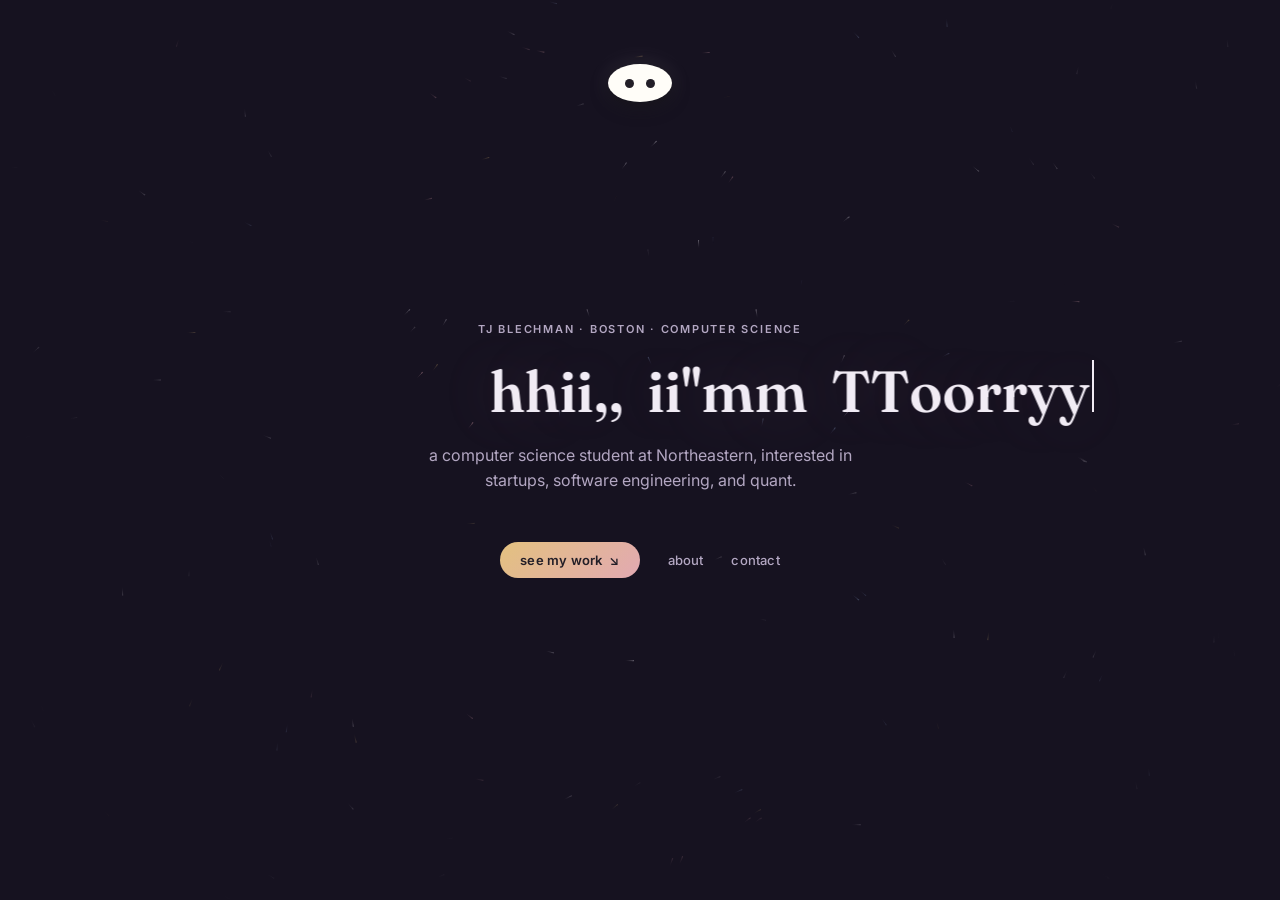
==== index.html @ 7a98c3b4 "Merge branch 'main' into hero-redesign" ====
<!doctype html>
<html lang="en">
<head>
  <meta charset="utf-8">
  <meta name="viewport" content="width=device-width, initial-scale=1">
  <meta name="description" content="TJ Blechman — Northeastern computer science student interested in startups, software engineering, and quant.">
  <meta name="theme-color" content="#161220">
  <title>TJ Blechman</title>
  <link rel="stylesheet" href="portfolio.css">
</head>
<body>
<div class="ph-root" id="phRoot">
<canvas class="ph-flowfield" id="phFlowField"></canvas>
<div class="ph-vignette"></div>
<div class="ph-eyes-wrap" id="phEyesWrap">
<div class="ph-eyes" id="phEyes">
<div class="ph-pupil" id="phPupilL"></div>
<div class="ph-pupil" id="phPupilR"></div>
</div>
<div class="ph-eyes-hint">click me</div>
</div>
<div class="ph-hero">
<div class="ph-eyebrow" id="phEyebrow">TJ BLECHMAN · BOSTON · COMPUTER SCIENCE</div>
<div aria-label="Hi, I'm TJ Blechman" class="ph-name-line" id="phNameStage">
<div aria-hidden="true" class="ph-typed-line" id="phTypedLine">
<span id="phPrefix"></span><span class="ph-name-cycle" id="phName"></span><span class="ph-cursor" id="phCursor"></span>
</div>
</div>
<p class="ph-tagline" id="phTagline"></p>
<nav aria-label="Portfolio links" class="ph-actions" id="phActions">
<a class="ph-action primary" href="#work">see my work <span aria-hidden="true" class="ph-action-arrow">↘</span></a>
<a class="ph-action" href="#about">about</a>
<a class="ph-action" href="mailto:tjblech@gmail.com">contact</a>
</nav>
</div>
<div class="ph-modal-backdrop" id="phModalBackdrop">
<div class="ph-modal">
<button class="ph-modal-close" id="phModalClose">×</button>
<div class="ph-modal-title">Chess</div>
<div class="ph-modal-sub" id="phStatus">you're white — make a move</div>
<div class="ph-board" id="phBoard"></div>
<div class="ph-modal-footer">
<button class="ph-small-btn" id="phReset">new game</button>
</div>
</div>
</div>
</div>

<script>
(function(){

  /* =========================================================
     EDIT THIS: your real name / initials / nickname / tagline
     ========================================================= */
  const CONFIG = {
    fullName: "Tory",
    nickname: "T.J.",
    tagline: "a computer science student at Northeastern, interested in startups, software engineering, and quant."
  };

  const root = document.getElementById('phRoot');

  /* ---------------- flow field background ---------------- */
  (function(){
    const canvas = document.getElementById('phFlowField');
    const ctx = canvas.getContext('2d');
    const BG = '#161220';
    const COLORS = [
      [241,236,245,.42],
      [241,236,245,.40],
      [241,236,245,.36],
      [226,169,178,.44],
      [148,166,208,.42],
      [227,193,127,.40]
    ];
    const TRAIL_LENGTH = 72;
    const MAX_AGE = 620;
    let particles = [];
    let t = 0;

    function resetParticle(p, randomAge=false){
      p.x = Math.random()*root.clientWidth;
      p.y = Math.random()*root.clientHeight;
      p.age = randomAge ? Math.random()*MAX_AGE : 0;
      p.color = COLORS[Math.floor(Math.random()*COLORS.length)];
      p.trail = [{x:p.x,y:p.y}];
    }

    function initParticles(){
      const width = root.clientWidth;
      const height = root.clientHeight;
      const count = Math.min(160, Math.max(70, Math.round((width*height)/8000)));
      particles = Array.from({length:count},()=>{
        const p={};
        resetParticle(p,true);
        return p;
      });
    }

    function resize(){
      const ratio = Math.min(window.devicePixelRatio || 1, 2);
      const width = root.clientWidth;
      const height = root.clientHeight;
      canvas.width = Math.round(width*ratio);
      canvas.height = Math.round(height*ratio);
      canvas.style.width = width+'px';
      canvas.style.height = height+'px';
      ctx.setTransform(ratio,0,0,ratio,0,0);
      ctx.fillStyle = BG;
      ctx.fillRect(0,0,width,height);
      initParticles();
    }

    function angleAt(x,y,time){
      return Math.sin(x*.0072 + time*.32) + Math.cos(y*.0094 - time*.24);
    }

    function frame(){
      const width = root.clientWidth;
      const height = root.clientHeight;

      /* Full clear prevents any old path from accumulating. */
      ctx.fillStyle = BG;
      ctx.fillRect(0,0,width,height);
      t += .0015;

      for(const p of particles){
        const angle = angleAt(p.x,p.y,t);
        p.x += Math.cos(angle)*.54;
        p.y += Math.sin(angle)*.54;
        p.age++;
        p.trail.push({x:p.x,y:p.y});
        if(p.trail.length>TRAIL_LENGTH) p.trail.shift();

        const life = Math.sin(Math.PI*Math.min(p.age/MAX_AGE,1));
        const [r,g,b,baseAlpha] = p.color;
        for(let i=1;i<p.trail.length;i++){
          const progress = i/(p.trail.length-1);
          const alpha = baseAlpha*Math.pow(progress,1.45)*life;
          ctx.strokeStyle = `rgba(${r},${g},${b},${alpha})`;
          ctx.lineWidth = .55 + progress*.55;
          ctx.beginPath();
          ctx.moveTo(p.trail[i-1].x,p.trail[i-1].y);
          ctx.lineTo(p.trail[i].x,p.trail[i].y);
          ctx.stroke();
        }

        if(p.x<-30||p.x>width+30||p.y<-30||p.y>height+30||p.age>=MAX_AGE){
          resetParticle(p,false);
        }
      }
      requestAnimationFrame(frame);
    }

    resize();
    window.addEventListener('resize', resize);
    requestAnimationFrame(frame);
  })();

  /* ---------------- letter-by-letter reveal + cycling ---------------- */
  const prefixEl = document.getElementById('phPrefix');
  const nameEl = document.getElementById('phName');
  const nameStage = document.getElementById('phNameStage');
  const typedLine = document.getElementById('phTypedLine');
  const taglineEl = document.getElementById('phTagline');
  const actionsEl = document.getElementById('phActions');
  const cursorEl = document.getElementById('phCursor');

  const wait = ms => new Promise(resolve=>setTimeout(resolve,ms));
  let maxLineWidth = 0;

  const lineMeasure = document.createElement('span');
  lineMeasure.setAttribute('aria-hidden','true');
  Object.assign(lineMeasure.style,{
    position:'absolute',
    visibility:'hidden',
    pointerEvents:'none',
    whiteSpace:'pre',
    font:'inherit'
  });
  nameStage.appendChild(lineMeasure);

  function measurePhrase(text){
    lineMeasure.textContent=text;
    return Math.ceil(lineMeasure.getBoundingClientRect().width)+6;
  }

  function centerTypedLine(){
    const currentWidth = typedLine.getBoundingClientRect().width;
    const offset = Math.max(0,(maxLineWidth-currentWidth)/2);
    typedLine.style.transform = `translateX(${offset}px)`;
  }

  function makeLetter(ch){
    const span=document.createElement('span');
    span.className='ph-letter';
    span.textContent=ch===' ' ? ' ' : ch;
    return span;
  }

  async function typeText(container,text,delay=90){
    cursorEl.classList.add('typing');
    for(const ch of text){
      const letter=makeLetter(ch);
      container.appendChild(letter);
      centerTypedLine();
      requestAnimationFrame(()=>letter.classList.add('show'));
      await wait(delay);
    }
    cursorEl.classList.remove('typing');
  }

  async function eraseText(container,delay=76){
    cursorEl.classList.add('typing');
    while(container.lastElementChild){
      const letter=container.lastElementChild;
      letter.classList.remove('show');
      await wait(95);
      letter.remove();
      centerTypedLine();
      await wait(Math.max(0,delay-40));
    }
    cursorEl.classList.remove('typing');
  }

  async function beginIntro(){
    maxLineWidth=Math.max(
      measurePhrase(`hi, i'm ${CONFIG.fullName}`),
      measurePhrase(`hi, i'm ${CONFIG.nickname}`)
    );
    nameStage.style.width=maxLineWidth+'px';
    centerTypedLine();

    await wait(500);
    document.getElementById('phEyebrow').classList.add('show');
    await typeText(prefixEl,"hi, i'm ",86);
    await typeText(nameEl,CONFIG.fullName,92);

    taglineEl.textContent=CONFIG.tagline;
    taglineEl.classList.add('show');
    actionsEl.classList.add('show');
    startNameCycle();
  }

  function startNameCycle(){
    const variants=[CONFIG.fullName,CONFIG.nickname];
    let index=0;
    setInterval(async()=>{
      index=(index+1)%variants.length;
      await eraseText(nameEl,72);
      await wait(130);
      await typeText(nameEl,variants[index],92);
    },6000);
  }

  if(document.fonts&&document.fonts.ready){
    document.fonts.ready.then(beginIntro);
  }else{
    beginIntro();
  }

  /* ---------------- eyes ---------------- */
  const eyesWrap = document.getElementById('phEyesWrap');
  const eyes = document.getElementById('phEyes');
  const pupilL = document.getElementById('phPupilL');
  const pupilR = document.getElementById('phPupilR');
  const MAX_OFFSET = 5;

  document.addEventListener('mousemove', (e)=>{
    const rect = eyes.getBoundingClientRect();
    const cx = rect.left + rect.width/2;
    const cy = rect.top + rect.height/2;
    const dx = e.clientX - cx;
    const dy = e.clientY - cy;
    const dist = Math.hypot(dx,dy) || 1;
    const ox = Math.max(-MAX_OFFSET, Math.min(MAX_OFFSET, (dx/dist)*MAX_OFFSET));
    const oy = Math.max(-MAX_OFFSET, Math.min(MAX_OFFSET, (dy/dist)*MAX_OFFSET));
    pupilL.style.transform = `translate(${ox}px, ${oy}px)`;
    pupilR.style.transform = `translate(${ox}px, ${oy}px)`;
  });

  function blink(){
    eyes.classList.add('blink');
    setTimeout(()=>eyes.classList.remove('blink'), 160);
    setTimeout(blink, 3500 + Math.random()*3500);
  }
  setTimeout(blink, 4000);

  /* ================= CHESS ================= */
  const backdrop = document.getElementById('phModalBackdrop');
  const boardEl = document.getElementById('phBoard');
  const statusEl = document.getElementById('phStatus');
  const closeBtn = document.getElementById('phModalClose');
  const resetBtn = document.getElementById('phReset');

  eyesWrap.addEventListener('click', ()=>{ backdrop.classList.add('open'); if(!chessStarted){ initChess(); chessStarted=true; } });
  closeBtn.addEventListener('click', ()=> backdrop.classList.remove('open'));
  backdrop.addEventListener('click', (e)=>{ if(e.target===backdrop) backdrop.classList.remove('open'); });
  resetBtn.addEventListener('click', ()=> initChess());

  let chessStarted=false;

  function inBounds(r,c){ return r>=0&&r<8&&c>=0&&c<8; }
  function opponent(c){ return c==='w'?'b':'w'; }
  function cloneBoard(b){ return b.map(row=>row.map(cell=>cell?{...cell}:null)); }

  function initialBoard(){
    const b = Array.from({length:8},()=>Array(8).fill(null));
    const back=['r','n','b','q','k','b','n','r'];
    for(let c=0;c<8;c++){
      b[0][c]={type:back[c],color:'b'};
      b[1][c]={type:'p',color:'b'};
      b[6][c]={type:'p',color:'w'};
      b[7][c]={type:back[c],color:'w'};
    }
    return b;
  }

  function getAttacks(board,r,c){
    const piece = board[r][c]; if(!piece) return [];
    const {type,color} = piece;
    const res=[];
    const add=(rr,cc)=>{ if(inBounds(rr,cc)) res.push([rr,cc]); };
    if(type==='p'){
      const dir = color==='w' ? -1 : 1;
      add(r+dir,c-1); add(r+dir,c+1);
    } else if(type==='n'){
      [[-2,-1],[-2,1],[-1,-2],[-1,2],[1,-2],[1,2],[2,-1],[2,1]].forEach(([dr,dc])=>add(r+dr,c+dc));
    } else if(type==='k'){
      for(let dr=-1;dr<=1;dr++) for(let dc=-1;dc<=1;dc++){ if(dr||dc) add(r+dr,c+dc); }
    } else {
      const dirsB=[[-1,-1],[-1,1],[1,-1],[1,1]];
      const dirsR=[[-1,0],[1,0],[0,-1],[0,1]];
      let dirs = type==='b' ? dirsB : type==='r' ? dirsR : [...dirsB,...dirsR];
      dirs.forEach(([dr,dc])=>{
        let rr=r+dr, cc=c+dc;
        while(inBounds(rr,cc)){
          res.push([rr,cc]);
          if(board[rr][cc]) break;
          rr+=dr; cc+=dc;
        }
      });
    }
    return res;
  }

  function isAttacked(board,r,c,byColor){
    for(let rr=0;rr<8;rr++) for(let cc=0;cc<8;cc++){
      const p=board[rr][cc];
      if(p && p.color===byColor){
        const atk=getAttacks(board,rr,cc);
        for(const [ar,ac] of atk){ if(ar===r&&ac===c) return true; }
      }
    }
    return false;
  }

  function findKing(board,color){
    for(let r=0;r<8;r++) for(let c=0;c<8;c++){
      const p=board[r][c];
      if(p && p.type==='k' && p.color===color) return [r,c];
    }
    return null;
  }

  function getPseudoMoves(board,r,c){
    const piece=board[r][c]; if(!piece) return [];
    const {type,color}=piece;
    const moves=[];
    if(type==='p'){
      const dir = color==='w' ? -1 : 1;
      const startRow = color==='w' ? 6 : 1;
      if(inBounds(r+dir,c) && !board[r+dir][c]){
        moves.push([r+dir,c]);
        if(r===startRow && !board[r+2*dir][c]) moves.push([r+2*dir,c]);
      }
      [c-1,c+1].forEach(cc=>{
        if(inBounds(r+dir,cc)){
          const t=board[r+dir][cc];
          if(t && t.color!==color) moves.push([r+dir,cc]);
        }
      });
    } else {
      getAttacks(board,r,c).forEach(([rr,cc])=>{
        const t=board[rr][cc];
        if(!t || t.color!==color) moves.push([rr,cc]);
      });
    }
    return moves;
  }

  function applyMoveRaw(board,fr,fc,tr,tc){
    const nb=cloneBoard(board);
    const piece=nb[fr][fc];
    nb[tr][tc]=piece;
    nb[fr][fc]=null;
    if(piece.type==='p' && (tr===0||tr===7)) piece.type='q';
    return nb;
  }

  function generateLegalMoves(board,color){
    const legal=[];
    for(let r=0;r<8;r++) for(let c=0;c<8;c++){
      const p=board[r][c];
      if(p && p.color===color){
        getPseudoMoves(board,r,c).forEach(([tr,tc])=>{
          const nb=applyMoveRaw(board,r,c,tr,tc);
          const kp=findKing(nb,color);
          if(kp && !isAttacked(nb,kp[0],kp[1],opponent(color))){
            legal.push({fr:r,fc:c,tr,tc});
          }
        });
      }
    }
    return legal;
  }

  function kingInCheck(board,color){
    const kp=findKing(board,color);
    return kp ? isAttacked(board,kp[0],kp[1],opponent(color)) : false;
  }

  const VALUES={p:100,n:320,b:330,r:500,q:900,k:0};
  function evaluate(board){
    let score=0;
    for(let r=0;r<8;r++) for(let c=0;c<8;c++){
      const p=board[r][c]; if(!p) continue;
      let val=VALUES[p.type];
      val += (7-(Math.abs(3.5-r)+Math.abs(3.5-c)))*2;
      score += p.color==='w' ? val : -val;
    }
    return score;
  }

  function minimax(board,color,depth){
    const moves=generateLegalMoves(board,color);
    if(moves.length===0){
      if(kingInCheck(board,color)) return color==='w' ? -100000-depth : 100000+depth;
      return 0;
    }
    if(depth===0) return evaluate(board);
    let best = color==='w' ? -Infinity : Infinity;
    for(const m of moves){
      const nb=applyMoveRaw(board,m.fr,m.fc,m.tr,m.tc);
      const val=minimax(nb,opponent(color),depth-1);
      best = color==='w' ? Math.max(best,val) : Math.min(best,val);
    }
    return best;
  }

  function chooseAIMove(board,color){
    const moves=generateLegalMoves(board,color);
    if(moves.length===0) return null;
    const scored = moves.map(m=>{
      const nb=applyMoveRaw(board,m.fr,m.fc,m.tr,m.tc);
      const val=minimax(nb,opponent(color),1);
      return {m,val};
    });
    scored.sort((a,b)=> color==='b' ? a.val-b.val : b.val-a.val);
    const bestVal=scored[0].val;
    const nearBest=scored.filter(s=>Math.abs(s.val-bestVal)<=30);
    return nearBest[Math.floor(Math.random()*nearBest.length)].m;
  }

  const GLYPHS={
    w:{p:'♙',n:'♘',b:'♗',r:'♖',q:'♕',k:'♔'},
    b:{p:'♟',n:'♞',b:'♝',r:'♜',q:'♛',k:'♚'}
  };

  let board, pieces, pieceIdSeq, turn, selected, gameOver;

  function initChess(){
    board = initialBoard();
    pieces = [];
    pieceIdSeq = 0;
    for(let r=0;r<8;r++) for(let c=0;c<8;c++){
      const p=board[r][c];
      if(p) pieces.push({id:pieceIdSeq++, type:p.type, color:p.color, r, c});
    }
    turn='w';
    selected=null;
    gameOver=false;
    statusEl.textContent = "you're white — make a move";
    buildBoardDOM();
    renderPieces();
  }

  function buildBoardDOM(){
    boardEl.innerHTML='';
    for(let r=0;r<8;r++) for(let c=0;c<8;c++){
      const sq=document.createElement('div');
      sq.className='ph-sq '+((r+c)%2===0?'light':'dark');
      sq.style.left=(c*12.5)+'%';
      sq.style.top=(r*12.5)+'%';
      sq.dataset.r=r; sq.dataset.c=c;
      const btn=document.createElement('button');
      btn.className='ph-sq-btn';
      btn.addEventListener('click', ()=>onSquareClick(r,c));
      sq.appendChild(btn);
      boardEl.appendChild(sq);
    }
  }

  function squareEl(r,c){
    return boardEl.querySelector(`.ph-sq[data-r="${r}"][data-c="${c}"]`);
  }

  function clearOverlays(){
    boardEl.querySelectorAll('.ph-sq').forEach(sq=>{
      sq.classList.remove('selected','check');
      const dots=sq.querySelectorAll('.ph-dot'); dots.forEach(d=>d.remove());
    });
  }

  function renderPieces(){
    const seen=new Set();
    pieces.forEach(p=>{
      seen.add(p.id);
      let el=document.getElementById('ph-piece-'+p.id);
      if(!el){
        el=document.createElement('div');
        el.id='ph-piece-'+p.id;
        el.className='ph-piece '+p.color;
        boardEl.appendChild(el);
      }
      el.textContent = GLYPHS[p.color][p.type];
      el.style.left=(p.c*12.5)+'%';
      el.style.top=(p.r*12.5)+'%';
      el.classList.remove('captured');
    });
    boardEl.querySelectorAll('.ph-piece').forEach(el=>{
      const id=parseInt(el.id.replace('ph-piece-',''),10);
      if(!seen.has(id) && !el.classList.contains('captured')){
        el.classList.add('captured');
        setTimeout(()=>el.remove(), 240);
      }
    });
  }

  function updateCheckHighlight(){
    boardEl.querySelectorAll('.ph-sq').forEach(sq=>sq.classList.remove('check'));
    if(kingInCheck(board, turn)){
      const kp=findKing(board,turn);
      if(kp) squareEl(kp[0],kp[1]).classList.add('check');
    }
  }

  function onSquareClick(r,c){
    if(gameOver || turn!=='w') return;
    const legalAll = generateLegalMoves(board,'w');
    if(selected){
      const move = legalAll.find(m=>m.fr===selected[0]&&m.fc===selected[1]&&m.tr===r&&m.tc===c);
      if(move){
        doMove(move);
        selected=null;
        clearOverlays();
        updateCheckHighlight();
        return;
      }
      const p=board[r][c];
      if(p && p.color==='w'){ selected=[r,c]; highlightSelection(legalAll); return; }
      selected=null; clearOverlays(); updateCheckHighlight();
      return;
    }
    const p=board[r][c];
    if(p && p.color==='w'){ selected=[r,c]; highlightSelection(legalAll); }
  }

  function highlightSelection(legalAll){
    clearOverlays();
    updateCheckHighlight();
    squareEl(selected[0],selected[1]).classList.add('selected');
    legalAll.filter(m=>m.fr===selected[0]&&m.fc===selected[1]).forEach(m=>{
      const sq=squareEl(m.tr,m.tc);
      const dot=document.createElement('div');
      dot.className='ph-dot'+(board[m.tr][m.tc]?' capture':'');
      sq.appendChild(dot);
    });
  }

  function doMove(move){
    const {fr,fc,tr,tc}=move;
    const capturedObj = pieces.find(p=>p.r===tr && p.c===tc);
    if(capturedObj) pieces = pieces.filter(p=>p!==capturedObj);
    const movingObj = pieces.find(p=>p.r===fr && p.c===fc);
    movingObj.r=tr; movingObj.c=tc;
    if(movingObj.type==='p' && (tr===0||tr===7)) movingObj.type='q';
    board = applyMoveRaw(board,fr,fc,tr,tc);
    renderPieces();
    turn = opponent(turn);
    afterMove();
  }

  function afterMove(){
    const legal = generateLegalMoves(board,turn);
    if(legal.length===0){
      gameOver=true;
      if(kingInCheck(board,turn)){
        statusEl.textContent = turn==='w' ? "checkmate — the engine wins" : "checkmate — you win";
      } else {
        statusEl.textContent = "stalemate — draw";
      }
      updateCheckHighlight();
      return;
    }
    if(kingInCheck(board,turn)){
      statusEl.textContent = (turn==='w' ? "you're" : "engine is") + " in check";
    } else {
      statusEl.textContent = turn==='w' ? "your move" : "engine thinking…";
    }
    updateCheckHighlight();
    if(turn==='b' && !gameOver){
      setTimeout(()=>{
        const m=chooseAIMove(board,'b');
        if(m) doMove(m);
      }, 450 + Math.random()*350);
    }
  }

})();
</script>

<script src="hero.js"></script>
<script src="work.js"></script>
</body>
</html>
---- portfolio.css ----
@import url('https://fonts.googleapis.com/css2?family=Fraunces:ital,wght@0,400;0,600;1,400&family=Inter:wght@400;500;600&family=JetBrains+Mono:wght@400;500;600&display=swap');

:root{
  --bg:#161220;
  --bg-soft:#211c2c;
  --paper:#f5f1e8;
  --ink:#f1ecf5;
  --ink-solid:#221e27;
  --muted:#b3a7c2;
  --rose:#e2a9b2;
  --slate:#94a6d0;
  --gold:#e3c17f;
  --plum:#9a6ba8;
  --plum-light:#8a5d96;
}

* { box-sizing: border-box; }

html, body{
  width:100%;
  min-height:100%;
  margin:0;
  background:var(--bg);
}

body{
  overflow-x:hidden;
}

.ph-root{
  position:relative;
  width:100%;
  min-height:100vh;
  min-height:100svh;
  overflow:hidden;
  background:var(--bg);
  font-family:'Inter',sans-serif;
  color:var(--ink);
  border-radius:0;
}

.ph-flowfield{
  position:absolute;
  inset:0;
  width:100%;
  height:100%;
  display:block;
}
.ph-vignette{
  position:absolute;
  inset:0;
  z-index:1;
  pointer-events:none;
  background:radial-gradient(ellipse at 50% 42%, transparent 0%, transparent 32%, var(--bg) 92%);
}

.ph-eyes-wrap{
  position:absolute;
  top:64px; left:50%;
  transform:translateX(-50%);
  z-index:5;
  display:flex; flex-direction:column; align-items:center;
  cursor:pointer;
}
.ph-eyes{
  width:64px;height:38px;
  background:#fffdf8;
  border-radius:50%;
  box-shadow:0 6px 18px rgba(0,0,0,0.45), 0 0 26px rgba(245,240,250,0.12);
  display:flex; align-items:center; justify-content:center; gap:12px;
  transition:transform .15s ease;
}
.ph-eyes-wrap:hover .ph-eyes{ transform:scale(1.06); }
.ph-eyes.blink{ transform:scaleY(0.15); }
.ph-pupil{
  width:9px;height:9px;
  border-radius:50%;
  background:var(--ink-solid);
  transition:transform .08s linear;
}
.ph-eyes-hint{
  margin-top:6px;
  font-size:11px;
  letter-spacing:0.04em;
  color:var(--slate);
  opacity:0;
  transition:opacity .3s ease;
}
.ph-eyes-wrap:hover .ph-eyes-hint{ opacity:0.8; }

.ph-hero{
  position:relative;
  z-index:2;
  min-height:100vh;
  min-height:100svh;
  display:flex; flex-direction:column; align-items:center; justify-content:center;
  text-align:center;
  padding:40px 24px;
}
.ph-eyebrow{
  display:block;
  margin-bottom:22px;
  padding:0;
  border:0;
  background:transparent;
  font-size:11px;
  font-weight:600;
  letter-spacing:0.16em;
  text-transform:uppercase;
  color:var(--muted);
  opacity:0;
  transform:translateY(6px);
  transition:opacity .6s ease, transform .6s ease;
}
.ph-eyebrow.show{ opacity:1; transform:translateY(0); }

.ph-name-line{
  position:relative;
  height:1.15em;
  font-family:'Fraunces',serif;
  font-weight:600;
  font-size:clamp(32px, 6.2vw, 58px);
  line-height:1.15;
  color:var(--ink);
  text-shadow:0 0 60px rgba(226,169,178,0.18), 0 0 100px rgba(148,166,208,0.12);
}
.ph-typed-line{
  position:absolute;
  top:0;
  left:0;
  display:inline-flex;
  align-items:baseline;
  white-space:pre;
  transition:transform .14s cubic-bezier(.22,.76,.24,1);
  will-change:transform;
}
.ph-name-cycle{
  display:inline-flex;
  white-space:pre;
}
.ph-cursor{
  display:inline-block;
  flex:0 0 auto;
  width:2px;
  height:.9em;
  margin-left:3px;
  vertical-align:-0.1em;
  background:var(--ink);
  animation:ph-blink-cursor 1s step-start infinite;
}
.ph-cursor.typing{
  opacity:1;
  animation:none;
}

@keyframes ph-blink-cursor{ 50%{ opacity:0; } }

.ph-letter{
  display:inline-block;
  opacity:0;
  filter:blur(6px);
  transform:translateY(5px);
  transition:opacity .38s ease, filter .38s ease, transform .38s ease;
}
.ph-letter.show{
  opacity:1;
  filter:blur(0);
  transform:translateY(0);
}

.ph-tagline{
  margin-top:18px;
  font-size:16px;
  line-height:1.6;
  color:var(--muted);
  max-width:440px;
  opacity:0;
  transition:opacity .6s ease;
}
.ph-tagline.show{ opacity:1; }

.ph-actions{
  margin-top:32px;
  display:flex;
  align-items:baseline;
  justify-content:center;
  gap:28px;
  flex-wrap:wrap;
  opacity:0;
  transition:opacity .6s ease;
}
.ph-actions.show{ opacity:1; }

.ph-action{
  position:relative;
  display:inline-flex;
  align-items:center;
  gap:7px;
  padding:5px 0 7px;
  color:var(--muted);
  font-family:'Inter',sans-serif;
  font-size:13px;
  font-weight:500;
  letter-spacing:.015em;
  text-decoration:none;
  transition:color .2s ease, transform .2s ease;
}
.ph-action::after{
  content:'';
  position:absolute;
  left:0;
  right:100%;
  bottom:0;
  height:1px;
  background:currentColor;
  transition:right .28s cubic-bezier(.22,.76,.24,1);
}
.ph-action:hover,
.ph-action:focus-visible{
  color:var(--ink);
  transform:translateY(-1px);
}
.ph-action:hover::after,
.ph-action:focus-visible::after{
  right:0;
}
.ph-action:focus-visible{
  outline:2px solid rgba(227,193,127,.5);
  outline-offset:6px;
}
.ph-action-arrow{
  display:inline-block;
  color:inherit;
  transition:transform .25s cubic-bezier(.22,.76,.24,1);
}
.ph-action:hover .ph-action-arrow,
.ph-action:focus-visible .ph-action-arrow{
  transform:translate(2px,2px);
}
.ph-action.primary{
  padding:10px 20px;
  border-radius:20px;
  background:linear-gradient(135deg, var(--gold), var(--rose));
  color:var(--ink-solid);
  font-weight:600;
}
.ph-action.primary::after{ display:none; }
.ph-action.primary:hover,
.ph-action.primary:focus-visible{
  color:var(--ink-solid);
  filter:brightness(1.08);
  transform:translateY(-1px);
}
.ph-action.primary .ph-action-arrow{ transform:rotate(0deg); }
.ph-action.primary:hover .ph-action-arrow,
.ph-action.primary:focus-visible .ph-action-arrow{
  transform:translate(2px,2px);
}

@media (max-width:520px){
  .ph-actions{ gap:20px; }
}

.ph-modal-backdrop{
  position:absolute; inset:0;
  background:rgba(0,0,0,0.6);
  backdrop-filter:blur(4px);
  display:flex; align-items:center; justify-content:center;
  z-index:20;
  opacity:0; pointer-events:none;
  transition:opacity .25s ease;
}
.ph-modal-backdrop.open{ opacity:1; pointer-events:auto; }

.ph-modal{
  background:var(--bg-soft);
  border-radius:14px;
  padding:22px 26px 26px;
  width:min(92%, 420px);
  transform:scale(0.94);
  transition:transform .25s ease;
  position:relative;
  box-shadow:0 20px 60px rgba(0,0,0,0.5);
}
.ph-modal-backdrop.open .ph-modal{ transform:scale(1); }

.ph-modal-close{
  position:absolute; top:12px; right:14px;
  width:28px;height:28px;
  border:none; background:transparent;
  font-size:18px; color:var(--ink); cursor:pointer;
  opacity:0.6;
}
.ph-modal-close:hover{ opacity:1; }

.ph-modal-title{
  font-family:'Fraunces',serif;
  font-size:22px; font-weight:600;
  text-align:center;
  margin-bottom:2px;
}
.ph-modal-sub{
  text-align:center;
  font-size:13px;
  color:var(--slate);
  margin-bottom:14px;
  min-height:18px;
}

.ph-board{
  position:relative;
  width:100%;
  aspect-ratio:1/1;
  border-radius:6px;
  overflow:hidden;
  box-shadow:0 8px 24px rgba(34,30,39,0.18);
}
.ph-sq{
  position:absolute;
  width:12.5%; height:12.5%;
}
.ph-sq.light{ background:#f0e7d8; }
.ph-sq.dark{ background:var(--plum-light); }
.ph-sq-btn{
  position:absolute; inset:0;
  background:transparent; border:none;
  cursor:pointer;
}
.ph-sq.selected{ box-shadow:inset 0 0 0 3px var(--gold); }
.ph-sq.check{ background:#c96a6a !important; }
.ph-dot{
  position:absolute; top:50%; left:50%;
  width:22%; height:22%;
  transform:translate(-50%,-50%);
  border-radius:50%;
  background:rgba(34,30,39,0.28);
  pointer-events:none;
}
.ph-dot.capture{
  width:100%; height:100%;
  background:transparent;
  box-shadow:inset 0 0 0 4px rgba(196,90,90,0.55);
  border-radius:0;
}

.ph-piece{
  position:absolute;
  width:12.5%; height:12.5%;
  display:flex; align-items:center; justify-content:center;
  font-size:clamp(20px, 5.2vw, 30px);
  transition:left .28s ease, top .28s ease, opacity .22s ease, transform .22s ease;
  pointer-events:none;
  user-select:none;
}
.ph-piece.w{ color:#fffdf8; text-shadow:0 0 2px #221e27, 0 1px 1px #221e27; }
.ph-piece.b{ color:#221e27; }
.ph-piece.captured{ opacity:0; transform:scale(0.4); }

.ph-modal-footer{
  margin-top:14px;
  display:flex; justify-content:center; gap:10px;
}
.ph-small-btn{
  font-family:'Inter',sans-serif;
  font-size:12px;
  padding:7px 14px;
  border-radius:16px;
  border:1px solid rgba(255,255,255,0.2);
  background:transparent;
  color:var(--ink);
  cursor:pointer;
}
.ph-small-btn:hover{ background:rgba(255,255,255,0.08); }

:root{
  --bg:#161220;
  --bg-soft:#211c2c;
  --ink:#f1ecf5;
  --ink-solid:#221e27;
  --muted:#b3a7c2;
  --rose:#e2a9b2;
  --slate:#94a6d0;
  --gold:#e3c17f;
  --plum:#9a6ba8;
}
html{ scroll-behavior:smooth; }

.sr-only{
  position:absolute; width:1px; height:1px; padding:0; margin:-1px;
  overflow:hidden; clip:rect(0,0,0,0); white-space:nowrap; border:0;
}

.pw-section{
  position:relative;
  overflow:hidden;
  background:var(--bg);
  color:var(--ink);
  font-family:'Inter',sans-serif;
  padding:130px 24px 150px;
  scroll-margin-top:24px;
}
.pw-glow{
  position:absolute; inset:0; z-index:0; pointer-events:none;
  background:
    radial-gradient(620px 420px at 15% 0%, rgba(154,107,168,0.20), transparent 60%),
    radial-gradient(520px 400px at 88% 22%, rgba(148,166,208,0.16), transparent 60%);
}
.pw-grain{
  position:absolute; inset:0; z-index:3; pointer-events:none; opacity:.05;
  mix-blend-mode:overlay;
  background-image:url("data:image/svg+xml,%3Csvg xmlns='http://www.w3.org/2000/svg' width='120' height='120'%3E%3Cfilter id='n'%3E%3CfeTurbulence type='fractalNoise' baseFrequency='0.9' numOctaves='2' stitchTiles='stitch'/%3E%3C/filter%3E%3Crect width='100%25' height='100%25' filter='url(%23n)'/%3E%3C/svg%3E");
  background-size:160px 160px;
}
.pw-divider{
  position:relative; z-index:1;
  max-width:1120px; margin:0 auto 90px; height:1px;
  background:linear-gradient(90deg, transparent, rgba(255,255,255,0.16), transparent);
}
.pw-header{
  position:relative; z-index:1;
  max-width:1120px; margin:0 auto 54px;
  opacity:0; transform:translateY(16px);
  transition:opacity .7s ease, transform .7s cubic-bezier(.22,.76,.24,1);
}
.pw-header.in-view{ opacity:1; transform:translateY(0); }
.pw-eyebrow{
  display:block; font-size:11px; font-weight:600; letter-spacing:0.16em;
  text-transform:uppercase; color:var(--muted); margin-bottom:18px; min-height:1em;
}
.pw-heading{
  font-family:'Fraunces',serif; font-weight:600;
  font-size:clamp(30px, 5vw, 46px); margin:0 0 14px; min-height:1.2em;
}
.pw-intro{
  font-size:16px; line-height:1.6; color:var(--muted); max-width:480px; margin:0;
}

.pw-editor{
  position:relative; z-index:1;
  max-width:1120px; margin:0 auto;
  border-radius:16px; overflow:hidden;
  border:1px solid rgba(255,255,255,0.12);
  background:var(--bg-soft);
  box-shadow:0 30px 80px rgba(0,0,0,0.45);
  opacity:0; transform:translateY(26px);
  transition:opacity .8s ease, transform .8s cubic-bezier(.22,.76,.24,1);
}
.pw-editor.in-view{ opacity:1; transform:translateY(0); }

.pw-editor-chrome{
  display:flex; align-items:center; gap:8px;
  padding:13px 16px;
  background:rgba(0,0,0,0.22);
  border-bottom:1px solid rgba(255,255,255,0.08);
}
.pw-dot{ width:10px; height:10px; border-radius:50%; }
.pw-dot.red{ background:#e2837f; }
.pw-dot.yellow{ background:#e3c17f; }
.pw-dot.green{ background:#8fcf9f; }
.pw-editor-path{
  margin-left:8px;
  font-family:'JetBrains Mono', monospace;
  font-size:12px;
  color:var(--muted);
}

.pw-editor-body{
  display:grid;
  grid-template-columns:240px 1fr;
  min-height:460px;
}
@media (max-width:760px){
  .pw-editor-body{ grid-template-columns:1fr; }
}

.pw-sidebar{
  border-right:1px solid rgba(255,255,255,0.08);
  padding:16px 10px;
  font-family:'JetBrains Mono', monospace;
}
@media (max-width:760px){
  .pw-sidebar{
    border-right:none; border-bottom:1px solid rgba(255,255,255,0.08);
    display:flex; overflow-x:auto; gap:4px; padding:10px;
  }
}
.pw-sidebar-prompt{
  font-size:11px; color:var(--muted); padding:4px 10px 12px; white-space:nowrap;
}
@media (max-width:760px){ .pw-sidebar-prompt{ display:none; } }

.pw-file-tab{
  display:flex; align-items:center; gap:9px; width:100%;
  text-align:left; padding:9px 10px; border-radius:8px;
  border:none; background:transparent; color:var(--muted);
  font-family:inherit; font-size:12.5px; cursor:pointer; white-space:nowrap;
  transition:background .2s ease, color .2s ease;
}
.pw-file-tab:hover{ background:rgba(255,255,255,0.05); color:var(--ink); }
.pw-file-tab[aria-selected="true"]{ background:rgba(255,255,255,0.09); color:var(--ink); }
.pw-file-tab:focus-visible{ outline:2px solid var(--gold); outline-offset:2px; }
.pw-file-dot{ width:7px; height:7px; border-radius:50%; flex:0 0 auto; }

.pw-pane{ position:relative; }
.pw-tabpanel{ display:none; }
.pw-tabpanel.active{ display:block; }

.pw-panel-cmdline{
  padding:16px 24px 0;
  font-family:'JetBrains Mono', monospace;
  font-size:12.5px;
  color:var(--muted);
  min-height:1.6em;
}
.pw-cmd-cursor{
  display:inline-block; width:7px; height:1em;
  background:var(--gold); margin-left:2px; vertical-align:-2px;
  animation:pw-blink 1s step-start infinite;
}
@keyframes pw-blink{ 50%{ opacity:0; } }

.pw-panel-banner{
  position:relative; margin:16px 24px; height:200px;
  border-radius:12px; overflow:hidden;
  opacity:0; transition:opacity .5s ease;
}
.pw-panel-banner.show{ opacity:1; }
.pw-panel-banner canvas{ position:absolute; inset:0; width:100%; height:100%; display:block; }
.pw-panel-banner::after{
  content:''; position:absolute; inset:0;
  background:linear-gradient(to top, rgba(10,8,14,0.55) 0%, transparent 65%);
}
@media (max-width:640px){ .pw-panel-banner{ height:150px; } }

.pw-panel-content{
  padding:4px 26px 30px;
  opacity:0; transform:translateY(8px);
  transition:opacity .5s ease, transform .5s ease;
}
.pw-panel-content.show{ opacity:1; transform:translateY(0); }
.pw-panel-title{
  font-family:'Fraunces',serif; font-weight:600;
  font-size:clamp(22px, 3.4vw, 32px); margin:0 0 12px; min-height:1.2em;
}
.pw-panel-blurb{
  font-size:14.5px; line-height:1.65; color:var(--muted); max-width:580px; margin:0 0 20px;
}
.pw-panel-tags{ display:flex; flex-wrap:wrap; gap:8px; margin-bottom:24px; }
.pw-inline-code{
  font-family:'JetBrains Mono', monospace; font-size:12px;
  padding:4px 9px; border-radius:6px;
  background:rgba(255,255,255,0.07); border:1px solid rgba(255,255,255,0.14);
  color:var(--ink);
}
.pw-panel-link{
  display:inline-flex; align-items:center; gap:8px;
  font-size:13.5px; font-weight:600; color:var(--ink-solid);
  background:linear-gradient(135deg, var(--gold), var(--rose));
  padding:10px 20px; border-radius:20px; text-decoration:none;
  transition:filter .2s ease, transform .2s ease;
}
.pw-panel-link:hover{ filter:brightness(1.08); transform:translateY(-1px); }
.pw-panel-status{
  display:inline-block;
  font-family:'JetBrains Mono', monospace;
  font-size:12px;
  color:var(--muted);
  padding:8px 0;
}

@media (prefers-reduced-motion: reduce){
  .pw-header, .pw-editor, .pw-panel-banner, .pw-panel-content{ transition:opacity .3s ease; transform:none !important; }
}
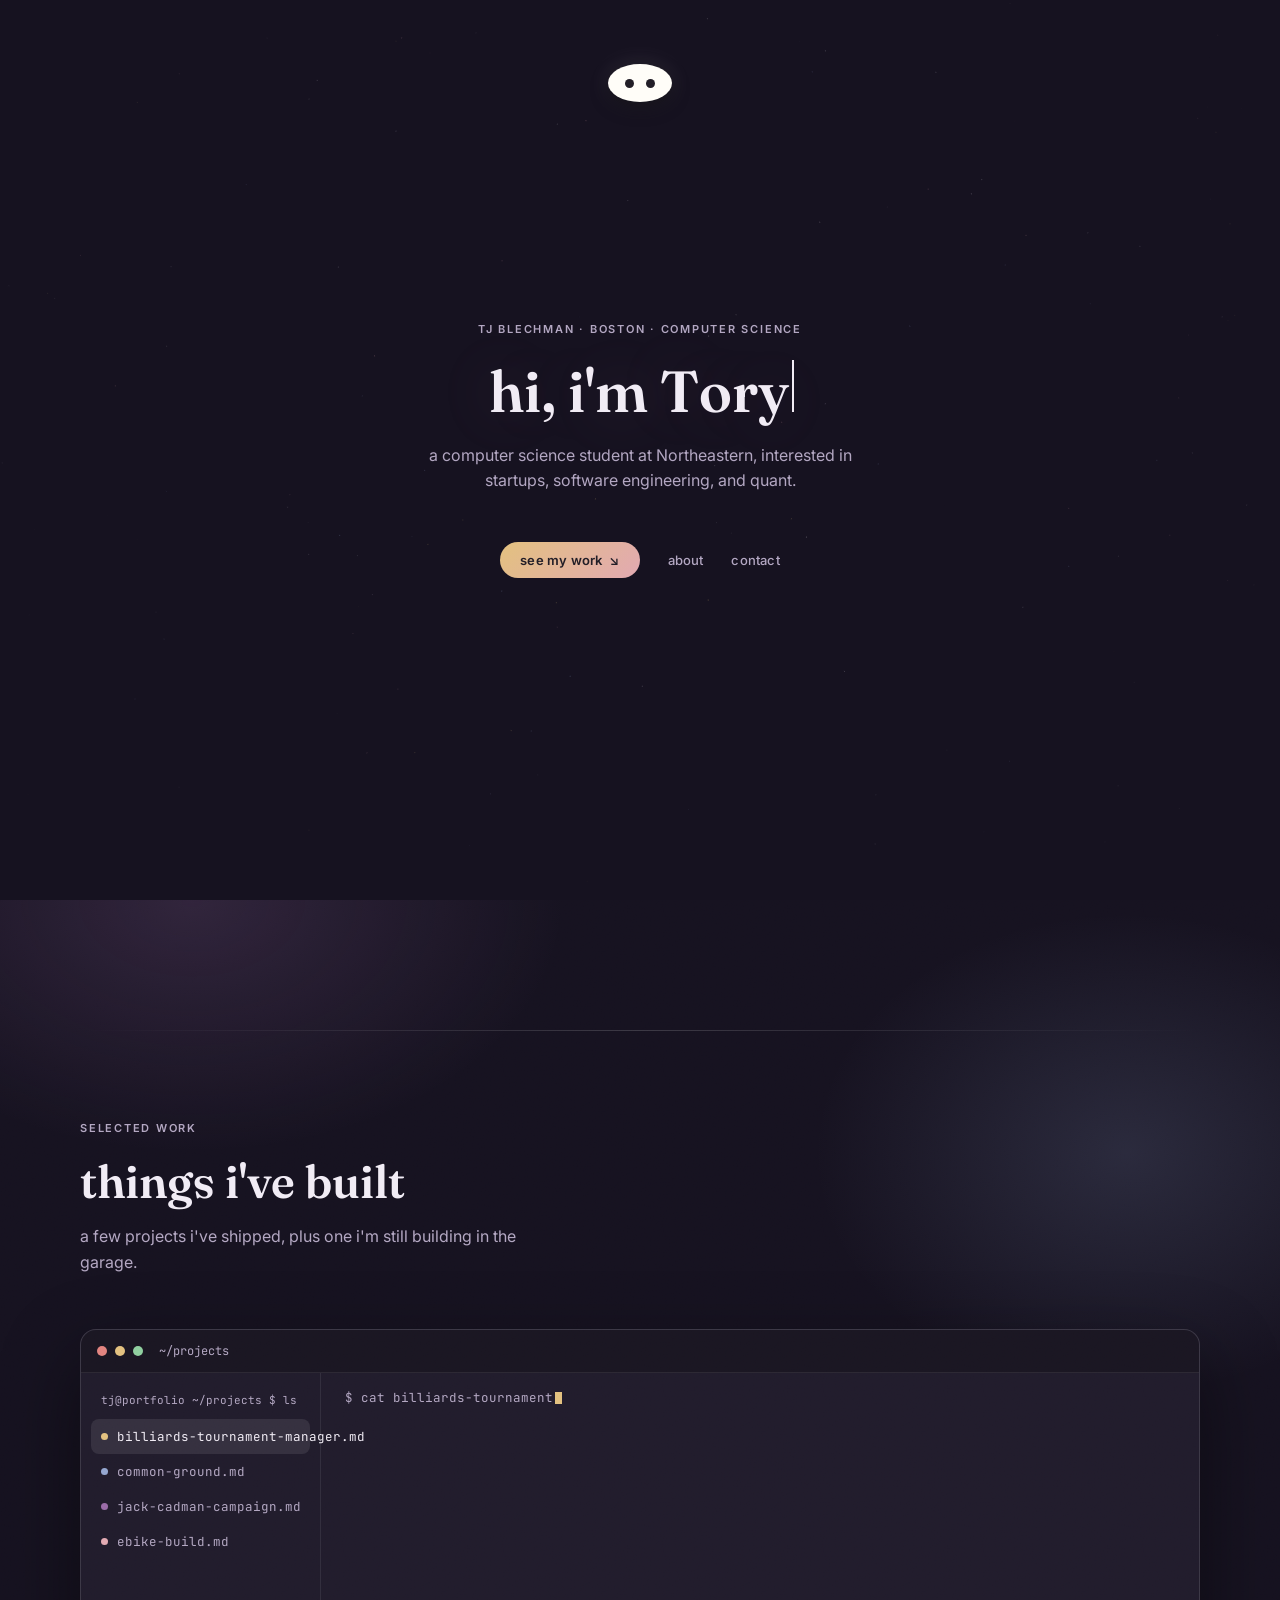
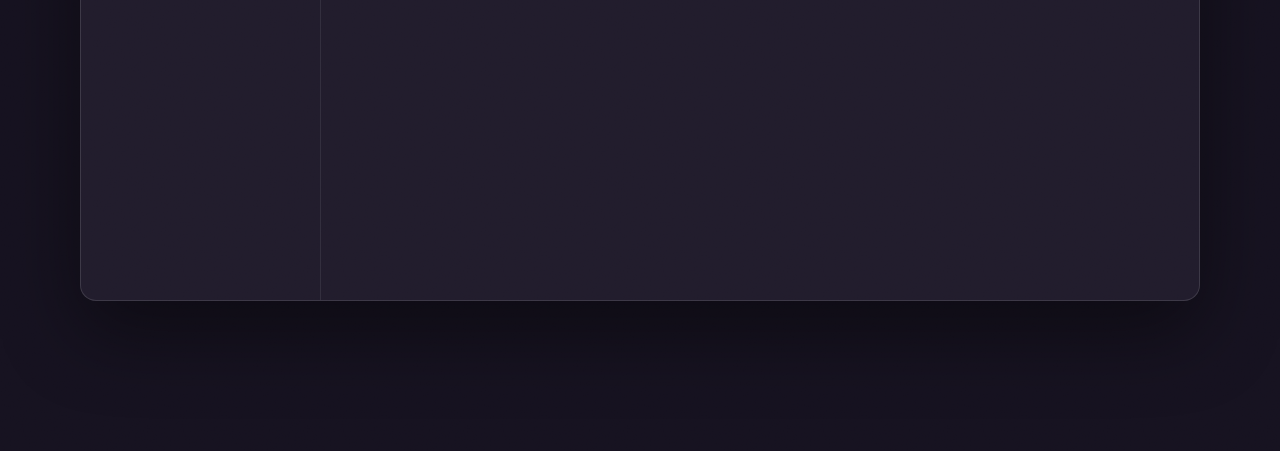
==== commit b43eb6a9: "Fix duplicated hero script and restore work section" ====
--- a/index.html
+++ b/index.html
@@ -9,618 +9,72 @@
   <link rel="stylesheet" href="portfolio.css">
 </head>
 <body>
-<div class="ph-root" id="phRoot">
-<canvas class="ph-flowfield" id="phFlowField"></canvas>
-<div class="ph-vignette"></div>
-<div class="ph-eyes-wrap" id="phEyesWrap">
-<div class="ph-eyes" id="phEyes">
-<div class="ph-pupil" id="phPupilL"></div>
-<div class="ph-pupil" id="phPupilR"></div>
-</div>
-<div class="ph-eyes-hint">click me</div>
-</div>
-<div class="ph-hero">
-<div class="ph-eyebrow" id="phEyebrow">TJ BLECHMAN · BOSTON · COMPUTER SCIENCE</div>
-<div aria-label="Hi, I'm TJ Blechman" class="ph-name-line" id="phNameStage">
-<div aria-hidden="true" class="ph-typed-line" id="phTypedLine">
-<span id="phPrefix"></span><span class="ph-name-cycle" id="phName"></span><span class="ph-cursor" id="phCursor"></span>
-</div>
-</div>
-<p class="ph-tagline" id="phTagline"></p>
-<nav aria-label="Portfolio links" class="ph-actions" id="phActions">
-<a class="ph-action primary" href="#work">see my work <span aria-hidden="true" class="ph-action-arrow">↘</span></a>
-<a class="ph-action" href="#about">about</a>
-<a class="ph-action" href="mailto:tjblech@gmail.com">contact</a>
-</nav>
-</div>
-<div class="ph-modal-backdrop" id="phModalBackdrop">
-<div class="ph-modal">
-<button class="ph-modal-close" id="phModalClose">×</button>
-<div class="ph-modal-title">Chess</div>
-<div class="ph-modal-sub" id="phStatus">you're white — make a move</div>
-<div class="ph-board" id="phBoard"></div>
-<div class="ph-modal-footer">
-<button class="ph-small-btn" id="phReset">new game</button>
-</div>
-</div>
-</div>
-</div>
+  <div class="ph-root" id="phRoot">
+    <canvas class="ph-flowfield" id="phFlowField"></canvas>
+    <div class="ph-vignette"></div>
 
-<script>
-(function(){
+    <div class="ph-eyes-wrap" id="phEyesWrap">
+      <div class="ph-eyes" id="phEyes">
+        <div class="ph-pupil" id="phPupilL"></div>
+        <div class="ph-pupil" id="phPupilR"></div>
+      </div>
+      <div class="ph-eyes-hint">click me</div>
+    </div>
 
-  /* =========================================================
-     EDIT THIS: your real name / initials / nickname / tagline
-     ========================================================= */
-  const CONFIG = {
-    fullName: "Tory",
-    nickname: "T.J.",
-    tagline: "a computer science student at Northeastern, interested in startups, software engineering, and quant."
-  };
+    <div class="ph-hero">
+      <div class="ph-eyebrow" id="phEyebrow">TJ BLECHMAN · BOSTON · COMPUTER SCIENCE</div>
+      <div class="ph-name-line" id="phNameStage" aria-label="Hi, I'm TJ Blechman">
+        <div class="ph-typed-line" id="phTypedLine" aria-hidden="true">
+          <span id="phPrefix"></span><span id="phName" class="ph-name-cycle"></span><span class="ph-cursor" id="phCursor"></span>
+        </div>
+      </div>
+      <p class="ph-tagline" id="phTagline"></p>
+      <nav class="ph-actions" id="phActions" aria-label="Portfolio links">
+        <a class="ph-action primary" href="#work">see my work <span class="ph-action-arrow" aria-hidden="true">↘</span></a>
+        <a class="ph-action" href="#about">about</a>
+        <a class="ph-action" href="mailto:tjblech@gmail.com">contact</a>
+      </nav>
+    </div>
 
-  const root = document.getElementById('phRoot');
+    <div class="ph-modal-backdrop" id="phModalBackdrop">
+      <div class="ph-modal">
+        <button class="ph-modal-close" id="phModalClose" type="button" aria-label="Close chess">×</button>
+        <div class="ph-modal-title">Chess</div>
+        <div class="ph-modal-sub" id="phStatus">you're white — make a move</div>
+        <div class="ph-board" id="phBoard"></div>
+        <div class="ph-modal-footer">
+          <button class="ph-small-btn" id="phReset" type="button">new game</button>
+        </div>
+      </div>
+    </div>
+  </div>
 
-  /* ---------------- flow field background ---------------- */
-  (function(){
-    const canvas = document.getElementById('phFlowField');
-    const ctx = canvas.getContext('2d');
-    const BG = '#161220';
-    const COLORS = [
-      [241,236,245,.42],
-      [241,236,245,.40],
-      [241,236,245,.36],
-      [226,169,178,.44],
-      [148,166,208,.42],
-      [227,193,127,.40]
-    ];
-    const TRAIL_LENGTH = 72;
-    const MAX_AGE = 620;
-    let particles = [];
-    let t = 0;
+  <section class="pw-section" id="work">
+    <div class="pw-glow"></div>
+    <div class="pw-grain"></div>
+    <div class="pw-divider"></div>
 
-    function resetParticle(p, randomAge=false){
-      p.x = Math.random()*root.clientWidth;
-      p.y = Math.random()*root.clientHeight;
-      p.age = randomAge ? Math.random()*MAX_AGE : 0;
-      p.color = COLORS[Math.floor(Math.random()*COLORS.length)];
-      p.trail = [{x:p.x,y:p.y}];
-    }
+    <div class="pw-header" id="pwHeader">
+      <span class="pw-eyebrow"><span class="sr-only" id="pwEyebrowSR"></span><span aria-hidden="true" id="pwEyebrowText"></span></span>
+      <h2 class="pw-heading"><span class="sr-only" id="pwHeadingSR"></span><span aria-hidden="true" id="pwHeadingText"></span></h2>
+      <p class="pw-intro" id="pwIntro"></p>
+    </div>
 
-    function initParticles(){
-      const width = root.clientWidth;
-      const height = root.clientHeight;
-      const count = Math.min(160, Math.max(70, Math.round((width*height)/8000)));
-      particles = Array.from({length:count},()=>{
-        const p={};
-        resetParticle(p,true);
-        return p;
-      });
-    }
+    <div class="pw-editor" id="pwEditor">
+      <div class="pw-editor-chrome">
+        <span class="pw-dot red"></span><span class="pw-dot yellow"></span><span class="pw-dot green"></span>
+        <span class="pw-editor-path">~/projects</span>
+      </div>
+      <div class="pw-editor-body">
+        <div class="pw-sidebar" role="tablist" aria-label="Projects" aria-orientation="vertical" id="pwSidebar">
+          <div class="pw-sidebar-prompt">tj@portfolio ~/projects $ ls</div>
+        </div>
+        <div class="pw-pane" id="pwPane"></div>
+      </div>
+    </div>
+  </section>
 
-    function resize(){
-      const ratio = Math.min(window.devicePixelRatio || 1, 2);
-      const width = root.clientWidth;
-      const height = root.clientHeight;
-      canvas.width = Math.round(width*ratio);
-      canvas.height = Math.round(height*ratio);
-      canvas.style.width = width+'px';
-      canvas.style.height = height+'px';
-      ctx.setTransform(ratio,0,0,ratio,0,0);
-      ctx.fillStyle = BG;
-      ctx.fillRect(0,0,width,height);
-      initParticles();
-    }
-
-    function angleAt(x,y,time){
-      return Math.sin(x*.0072 + time*.32) + Math.cos(y*.0094 - time*.24);
-    }
-
-    function frame(){
-      const width = root.clientWidth;
-      const height = root.clientHeight;
-
-      /* Full clear prevents any old path from accumulating. */
-      ctx.fillStyle = BG;
-      ctx.fillRect(0,0,width,height);
-      t += .0015;
-
-      for(const p of particles){
-        const angle = angleAt(p.x,p.y,t);
-        p.x += Math.cos(angle)*.54;
-        p.y += Math.sin(angle)*.54;
-        p.age++;
-        p.trail.push({x:p.x,y:p.y});
-        if(p.trail.length>TRAIL_LENGTH) p.trail.shift();
-
-        const life = Math.sin(Math.PI*Math.min(p.age/MAX_AGE,1));
-        const [r,g,b,baseAlpha] = p.color;
-        for(let i=1;i<p.trail.length;i++){
-          const progress = i/(p.trail.length-1);
-          const alpha = baseAlpha*Math.pow(progress,1.45)*life;
-          ctx.strokeStyle = `rgba(${r},${g},${b},${alpha})`;
-          ctx.lineWidth = .55 + progress*.55;
-          ctx.beginPath();
-          ctx.moveTo(p.trail[i-1].x,p.trail[i-1].y);
-          ctx.lineTo(p.trail[i].x,p.trail[i].y);
-          ctx.stroke();
-        }
-
-        if(p.x<-30||p.x>width+30||p.y<-30||p.y>height+30||p.age>=MAX_AGE){
-          resetParticle(p,false);
-        }
-      }
-      requestAnimationFrame(frame);
-    }
-
-    resize();
-    window.addEventListener('resize', resize);
-    requestAnimationFrame(frame);
-  })();
-
-  /* ---------------- letter-by-letter reveal + cycling ---------------- */
-  const prefixEl = document.getElementById('phPrefix');
-  const nameEl = document.getElementById('phName');
-  const nameStage = document.getElementById('phNameStage');
-  const typedLine = document.getElementById('phTypedLine');
-  const taglineEl = document.getElementById('phTagline');
-  const actionsEl = document.getElementById('phActions');
-  const cursorEl = document.getElementById('phCursor');
-
-  const wait = ms => new Promise(resolve=>setTimeout(resolve,ms));
-  let maxLineWidth = 0;
-
-  const lineMeasure = document.createElement('span');
-  lineMeasure.setAttribute('aria-hidden','true');
-  Object.assign(lineMeasure.style,{
-    position:'absolute',
-    visibility:'hidden',
-    pointerEvents:'none',
-    whiteSpace:'pre',
-    font:'inherit'
-  });
-  nameStage.appendChild(lineMeasure);
-
-  function measurePhrase(text){
-    lineMeasure.textContent=text;
-    return Math.ceil(lineMeasure.getBoundingClientRect().width)+6;
-  }
-
-  function centerTypedLine(){
-    const currentWidth = typedLine.getBoundingClientRect().width;
-    const offset = Math.max(0,(maxLineWidth-currentWidth)/2);
-    typedLine.style.transform = `translateX(${offset}px)`;
-  }
-
-  function makeLetter(ch){
-    const span=document.createElement('span');
-    span.className='ph-letter';
-    span.textContent=ch===' ' ? ' ' : ch;
-    return span;
-  }
-
-  async function typeText(container,text,delay=90){
-    cursorEl.classList.add('typing');
-    for(const ch of text){
-      const letter=makeLetter(ch);
-      container.appendChild(letter);
-      centerTypedLine();
-      requestAnimationFrame(()=>letter.classList.add('show'));
-      await wait(delay);
-    }
-    cursorEl.classList.remove('typing');
-  }
-
-  async function eraseText(container,delay=76){
-    cursorEl.classList.add('typing');
-    while(container.lastElementChild){
-      const letter=container.lastElementChild;
-      letter.classList.remove('show');
-      await wait(95);
-      letter.remove();
-      centerTypedLine();
-      await wait(Math.max(0,delay-40));
-    }
-    cursorEl.classList.remove('typing');
-  }
-
-  async function beginIntro(){
-    maxLineWidth=Math.max(
-      measurePhrase(`hi, i'm ${CONFIG.fullName}`),
-      measurePhrase(`hi, i'm ${CONFIG.nickname}`)
-    );
-    nameStage.style.width=maxLineWidth+'px';
-    centerTypedLine();
-
-    await wait(500);
-    document.getElementById('phEyebrow').classList.add('show');
-    await typeText(prefixEl,"hi, i'm ",86);
-    await typeText(nameEl,CONFIG.fullName,92);
-
-    taglineEl.textContent=CONFIG.tagline;
-    taglineEl.classList.add('show');
-    actionsEl.classList.add('show');
-    startNameCycle();
-  }
-
-  function startNameCycle(){
-    const variants=[CONFIG.fullName,CONFIG.nickname];
-    let index=0;
-    setInterval(async()=>{
-      index=(index+1)%variants.length;
-      await eraseText(nameEl,72);
-      await wait(130);
-      await typeText(nameEl,variants[index],92);
-    },6000);
-  }
-
-  if(document.fonts&&document.fonts.ready){
-    document.fonts.ready.then(beginIntro);
-  }else{
-    beginIntro();
-  }
-
-  /* ---------------- eyes ---------------- */
-  const eyesWrap = document.getElementById('phEyesWrap');
-  const eyes = document.getElementById('phEyes');
-  const pupilL = document.getElementById('phPupilL');
-  const pupilR = document.getElementById('phPupilR');
-  const MAX_OFFSET = 5;
-
-  document.addEventListener('mousemove', (e)=>{
-    const rect = eyes.getBoundingClientRect();
-    const cx = rect.left + rect.width/2;
-    const cy = rect.top + rect.height/2;
-    const dx = e.clientX - cx;
-    const dy = e.clientY - cy;
-    const dist = Math.hypot(dx,dy) || 1;
-    const ox = Math.max(-MAX_OFFSET, Math.min(MAX_OFFSET, (dx/dist)*MAX_OFFSET));
-    const oy = Math.max(-MAX_OFFSET, Math.min(MAX_OFFSET, (dy/dist)*MAX_OFFSET));
-    pupilL.style.transform = `translate(${ox}px, ${oy}px)`;
-    pupilR.style.transform = `translate(${ox}px, ${oy}px)`;
-  });
-
-  function blink(){
-    eyes.classList.add('blink');
-    setTimeout(()=>eyes.classList.remove('blink'), 160);
-    setTimeout(blink, 3500 + Math.random()*3500);
-  }
-  setTimeout(blink, 4000);
-
-  /* ================= CHESS ================= */
-  const backdrop = document.getElementById('phModalBackdrop');
-  const boardEl = document.getElementById('phBoard');
-  const statusEl = document.getElementById('phStatus');
-  const closeBtn = document.getElementById('phModalClose');
-  const resetBtn = document.getElementById('phReset');
-
-  eyesWrap.addEventListener('click', ()=>{ backdrop.classList.add('open'); if(!chessStarted){ initChess(); chessStarted=true; } });
-  closeBtn.addEventListener('click', ()=> backdrop.classList.remove('open'));
-  backdrop.addEventListener('click', (e)=>{ if(e.target===backdrop) backdrop.classList.remove('open'); });
-  resetBtn.addEventListener('click', ()=> initChess());
-
-  let chessStarted=false;
-
-  function inBounds(r,c){ return r>=0&&r<8&&c>=0&&c<8; }
-  function opponent(c){ return c==='w'?'b':'w'; }
-  function cloneBoard(b){ return b.map(row=>row.map(cell=>cell?{...cell}:null)); }
-
-  function initialBoard(){
-    const b = Array.from({length:8},()=>Array(8).fill(null));
-    const back=['r','n','b','q','k','b','n','r'];
-    for(let c=0;c<8;c++){
-      b[0][c]={type:back[c],color:'b'};
-      b[1][c]={type:'p',color:'b'};
-      b[6][c]={type:'p',color:'w'};
-      b[7][c]={type:back[c],color:'w'};
-    }
-    return b;
-  }
-
-  function getAttacks(board,r,c){
-    const piece = board[r][c]; if(!piece) return [];
-    const {type,color} = piece;
-    const res=[];
-    const add=(rr,cc)=>{ if(inBounds(rr,cc)) res.push([rr,cc]); };
-    if(type==='p'){
-      const dir = color==='w' ? -1 : 1;
-      add(r+dir,c-1); add(r+dir,c+1);
-    } else if(type==='n'){
-      [[-2,-1],[-2,1],[-1,-2],[-1,2],[1,-2],[1,2],[2,-1],[2,1]].forEach(([dr,dc])=>add(r+dr,c+dc));
-    } else if(type==='k'){
-      for(let dr=-1;dr<=1;dr++) for(let dc=-1;dc<=1;dc++){ if(dr||dc) add(r+dr,c+dc); }
-    } else {
-      const dirsB=[[-1,-1],[-1,1],[1,-1],[1,1]];
-      const dirsR=[[-1,0],[1,0],[0,-1],[0,1]];
-      let dirs = type==='b' ? dirsB : type==='r' ? dirsR : [...dirsB,...dirsR];
-      dirs.forEach(([dr,dc])=>{
-        let rr=r+dr, cc=c+dc;
-        while(inBounds(rr,cc)){
-          res.push([rr,cc]);
-          if(board[rr][cc]) break;
-          rr+=dr; cc+=dc;
-        }
-      });
-    }
-    return res;
-  }
-
-  function isAttacked(board,r,c,byColor){
-    for(let rr=0;rr<8;rr++) for(let cc=0;cc<8;cc++){
-      const p=board[rr][cc];
-      if(p && p.color===byColor){
-        const atk=getAttacks(board,rr,cc);
-        for(const [ar,ac] of atk){ if(ar===r&&ac===c) return true; }
-      }
-    }
-    return false;
-  }
-
-  function findKing(board,color){
-    for(let r=0;r<8;r++) for(let c=0;c<8;c++){
-      const p=board[r][c];
-      if(p && p.type==='k' && p.color===color) return [r,c];
-    }
-    return null;
-  }
-
-  function getPseudoMoves(board,r,c){
-    const piece=board[r][c]; if(!piece) return [];
-    const {type,color}=piece;
-    const moves=[];
-    if(type==='p'){
-      const dir = color==='w' ? -1 : 1;
-      const startRow = color==='w' ? 6 : 1;
-      if(inBounds(r+dir,c) && !board[r+dir][c]){
-        moves.push([r+dir,c]);
-        if(r===startRow && !board[r+2*dir][c]) moves.push([r+2*dir,c]);
-      }
-      [c-1,c+1].forEach(cc=>{
-        if(inBounds(r+dir,cc)){
-          const t=board[r+dir][cc];
-          if(t && t.color!==color) moves.push([r+dir,cc]);
-        }
-      });
-    } else {
-      getAttacks(board,r,c).forEach(([rr,cc])=>{
-        const t=board[rr][cc];
-        if(!t || t.color!==color) moves.push([rr,cc]);
-      });
-    }
-    return moves;
-  }
-
-  function applyMoveRaw(board,fr,fc,tr,tc){
-    const nb=cloneBoard(board);
-    const piece=nb[fr][fc];
-    nb[tr][tc]=piece;
-    nb[fr][fc]=null;
-    if(piece.type==='p' && (tr===0||tr===7)) piece.type='q';
-    return nb;
-  }
-
-  function generateLegalMoves(board,color){
-    const legal=[];
-    for(let r=0;r<8;r++) for(let c=0;c<8;c++){
-      const p=board[r][c];
-      if(p && p.color===color){
-        getPseudoMoves(board,r,c).forEach(([tr,tc])=>{
-          const nb=applyMoveRaw(board,r,c,tr,tc);
-          const kp=findKing(nb,color);
-          if(kp && !isAttacked(nb,kp[0],kp[1],opponent(color))){
-            legal.push({fr:r,fc:c,tr,tc});
-          }
-        });
-      }
-    }
-    return legal;
-  }
-
-  function kingInCheck(board,color){
-    const kp=findKing(board,color);
-    return kp ? isAttacked(board,kp[0],kp[1],opponent(color)) : false;
-  }
-
-  const VALUES={p:100,n:320,b:330,r:500,q:900,k:0};
-  function evaluate(board){
-    let score=0;
-    for(let r=0;r<8;r++) for(let c=0;c<8;c++){
-      const p=board[r][c]; if(!p) continue;
-      let val=VALUES[p.type];
-      val += (7-(Math.abs(3.5-r)+Math.abs(3.5-c)))*2;
-      score += p.color==='w' ? val : -val;
-    }
-    return score;
-  }
-
-  function minimax(board,color,depth){
-    const moves=generateLegalMoves(board,color);
-    if(moves.length===0){
-      if(kingInCheck(board,color)) return color==='w' ? -100000-depth : 100000+depth;
-      return 0;
-    }
-    if(depth===0) return evaluate(board);
-    let best = color==='w' ? -Infinity : Infinity;
-    for(const m of moves){
-      const nb=applyMoveRaw(board,m.fr,m.fc,m.tr,m.tc);
-      const val=minimax(nb,opponent(color),depth-1);
-      best = color==='w' ? Math.max(best,val) : Math.min(best,val);
-    }
-    return best;
-  }
-
-  function chooseAIMove(board,color){
-    const moves=generateLegalMoves(board,color);
-    if(moves.length===0) return null;
-    const scored = moves.map(m=>{
-      const nb=applyMoveRaw(board,m.fr,m.fc,m.tr,m.tc);
-      const val=minimax(nb,opponent(color),1);
-      return {m,val};
-    });
-    scored.sort((a,b)=> color==='b' ? a.val-b.val : b.val-a.val);
-    const bestVal=scored[0].val;
-    const nearBest=scored.filter(s=>Math.abs(s.val-bestVal)<=30);
-    return nearBest[Math.floor(Math.random()*nearBest.length)].m;
-  }
-
-  const GLYPHS={
-    w:{p:'♙',n:'♘',b:'♗',r:'♖',q:'♕',k:'♔'},
-    b:{p:'♟',n:'♞',b:'♝',r:'♜',q:'♛',k:'♚'}
-  };
-
-  let board, pieces, pieceIdSeq, turn, selected, gameOver;
-
-  function initChess(){
-    board = initialBoard();
-    pieces = [];
-    pieceIdSeq = 0;
-    for(let r=0;r<8;r++) for(let c=0;c<8;c++){
-      const p=board[r][c];
-      if(p) pieces.push({id:pieceIdSeq++, type:p.type, color:p.color, r, c});
-    }
-    turn='w';
-    selected=null;
-    gameOver=false;
-    statusEl.textContent = "you're white — make a move";
-    buildBoardDOM();
-    renderPieces();
-  }
-
-  function buildBoardDOM(){
-    boardEl.innerHTML='';
-    for(let r=0;r<8;r++) for(let c=0;c<8;c++){
-      const sq=document.createElement('div');
-      sq.className='ph-sq '+((r+c)%2===0?'light':'dark');
-      sq.style.left=(c*12.5)+'%';
-      sq.style.top=(r*12.5)+'%';
-      sq.dataset.r=r; sq.dataset.c=c;
-      const btn=document.createElement('button');
-      btn.className='ph-sq-btn';
-      btn.addEventListener('click', ()=>onSquareClick(r,c));
-      sq.appendChild(btn);
-      boardEl.appendChild(sq);
-    }
-  }
-
-  function squareEl(r,c){
-    return boardEl.querySelector(`.ph-sq[data-r="${r}"][data-c="${c}"]`);
-  }
-
-  function clearOverlays(){
-    boardEl.querySelectorAll('.ph-sq').forEach(sq=>{
-      sq.classList.remove('selected','check');
-      const dots=sq.querySelectorAll('.ph-dot'); dots.forEach(d=>d.remove());
-    });
-  }
-
-  function renderPieces(){
-    const seen=new Set();
-    pieces.forEach(p=>{
-      seen.add(p.id);
-      let el=document.getElementById('ph-piece-'+p.id);
-      if(!el){
-        el=document.createElement('div');
-        el.id='ph-piece-'+p.id;
-        el.className='ph-piece '+p.color;
-        boardEl.appendChild(el);
-      }
-      el.textContent = GLYPHS[p.color][p.type];
-      el.style.left=(p.c*12.5)+'%';
-      el.style.top=(p.r*12.5)+'%';
-      el.classList.remove('captured');
-    });
-    boardEl.querySelectorAll('.ph-piece').forEach(el=>{
-      const id=parseInt(el.id.replace('ph-piece-',''),10);
-      if(!seen.has(id) && !el.classList.contains('captured')){
-        el.classList.add('captured');
-        setTimeout(()=>el.remove(), 240);
-      }
-    });
-  }
-
-  function updateCheckHighlight(){
-    boardEl.querySelectorAll('.ph-sq').forEach(sq=>sq.classList.remove('check'));
-    if(kingInCheck(board, turn)){
-      const kp=findKing(board,turn);
-      if(kp) squareEl(kp[0],kp[1]).classList.add('check');
-    }
-  }
-
-  function onSquareClick(r,c){
-    if(gameOver || turn!=='w') return;
-    const legalAll = generateLegalMoves(board,'w');
-    if(selected){
-      const move = legalAll.find(m=>m.fr===selected[0]&&m.fc===selected[1]&&m.tr===r&&m.tc===c);
-      if(move){
-        doMove(move);
-        selected=null;
-        clearOverlays();
-        updateCheckHighlight();
-        return;
-      }
-      const p=board[r][c];
-      if(p && p.color==='w'){ selected=[r,c]; highlightSelection(legalAll); return; }
-      selected=null; clearOverlays(); updateCheckHighlight();
-      return;
-    }
-    const p=board[r][c];
-    if(p && p.color==='w'){ selected=[r,c]; highlightSelection(legalAll); }
-  }
-
-  function highlightSelection(legalAll){
-    clearOverlays();
-    updateCheckHighlight();
-    squareEl(selected[0],selected[1]).classList.add('selected');
-    legalAll.filter(m=>m.fr===selected[0]&&m.fc===selected[1]).forEach(m=>{
-      const sq=squareEl(m.tr,m.tc);
-      const dot=document.createElement('div');
-      dot.className='ph-dot'+(board[m.tr][m.tc]?' capture':'');
-      sq.appendChild(dot);
-    });
-  }
-
-  function doMove(move){
-    const {fr,fc,tr,tc}=move;
-    const capturedObj = pieces.find(p=>p.r===tr && p.c===tc);
-    if(capturedObj) pieces = pieces.filter(p=>p!==capturedObj);
-    const movingObj = pieces.find(p=>p.r===fr && p.c===fc);
-    movingObj.r=tr; movingObj.c=tc;
-    if(movingObj.type==='p' && (tr===0||tr===7)) movingObj.type='q';
-    board = applyMoveRaw(board,fr,fc,tr,tc);
-    renderPieces();
-    turn = opponent(turn);
-    afterMove();
-  }
-
-  function afterMove(){
-    const legal = generateLegalMoves(board,turn);
-    if(legal.length===0){
-      gameOver=true;
-      if(kingInCheck(board,turn)){
-        statusEl.textContent = turn==='w' ? "checkmate — the engine wins" : "checkmate — you win";
-      } else {
-        statusEl.textContent = "stalemate — draw";
-      }
-      updateCheckHighlight();
-      return;
-    }
-    if(kingInCheck(board,turn)){
-      statusEl.textContent = (turn==='w' ? "you're" : "engine is") + " in check";
-    } else {
-      statusEl.textContent = turn==='w' ? "your move" : "engine thinking…";
-    }
-    updateCheckHighlight();
-    if(turn==='b' && !gameOver){
-      setTimeout(()=>{
-        const m=chooseAIMove(board,'b');
-        if(m) doMove(m);
-      }, 450 + Math.random()*350);
-    }
-  }
-
-})();
-</script>
-
-<script src="hero.js"></script>
-<script src="work.js"></script>
+  <script src="hero.js"></script>
+  <script src="work.js"></script>
 </body>
 </html>
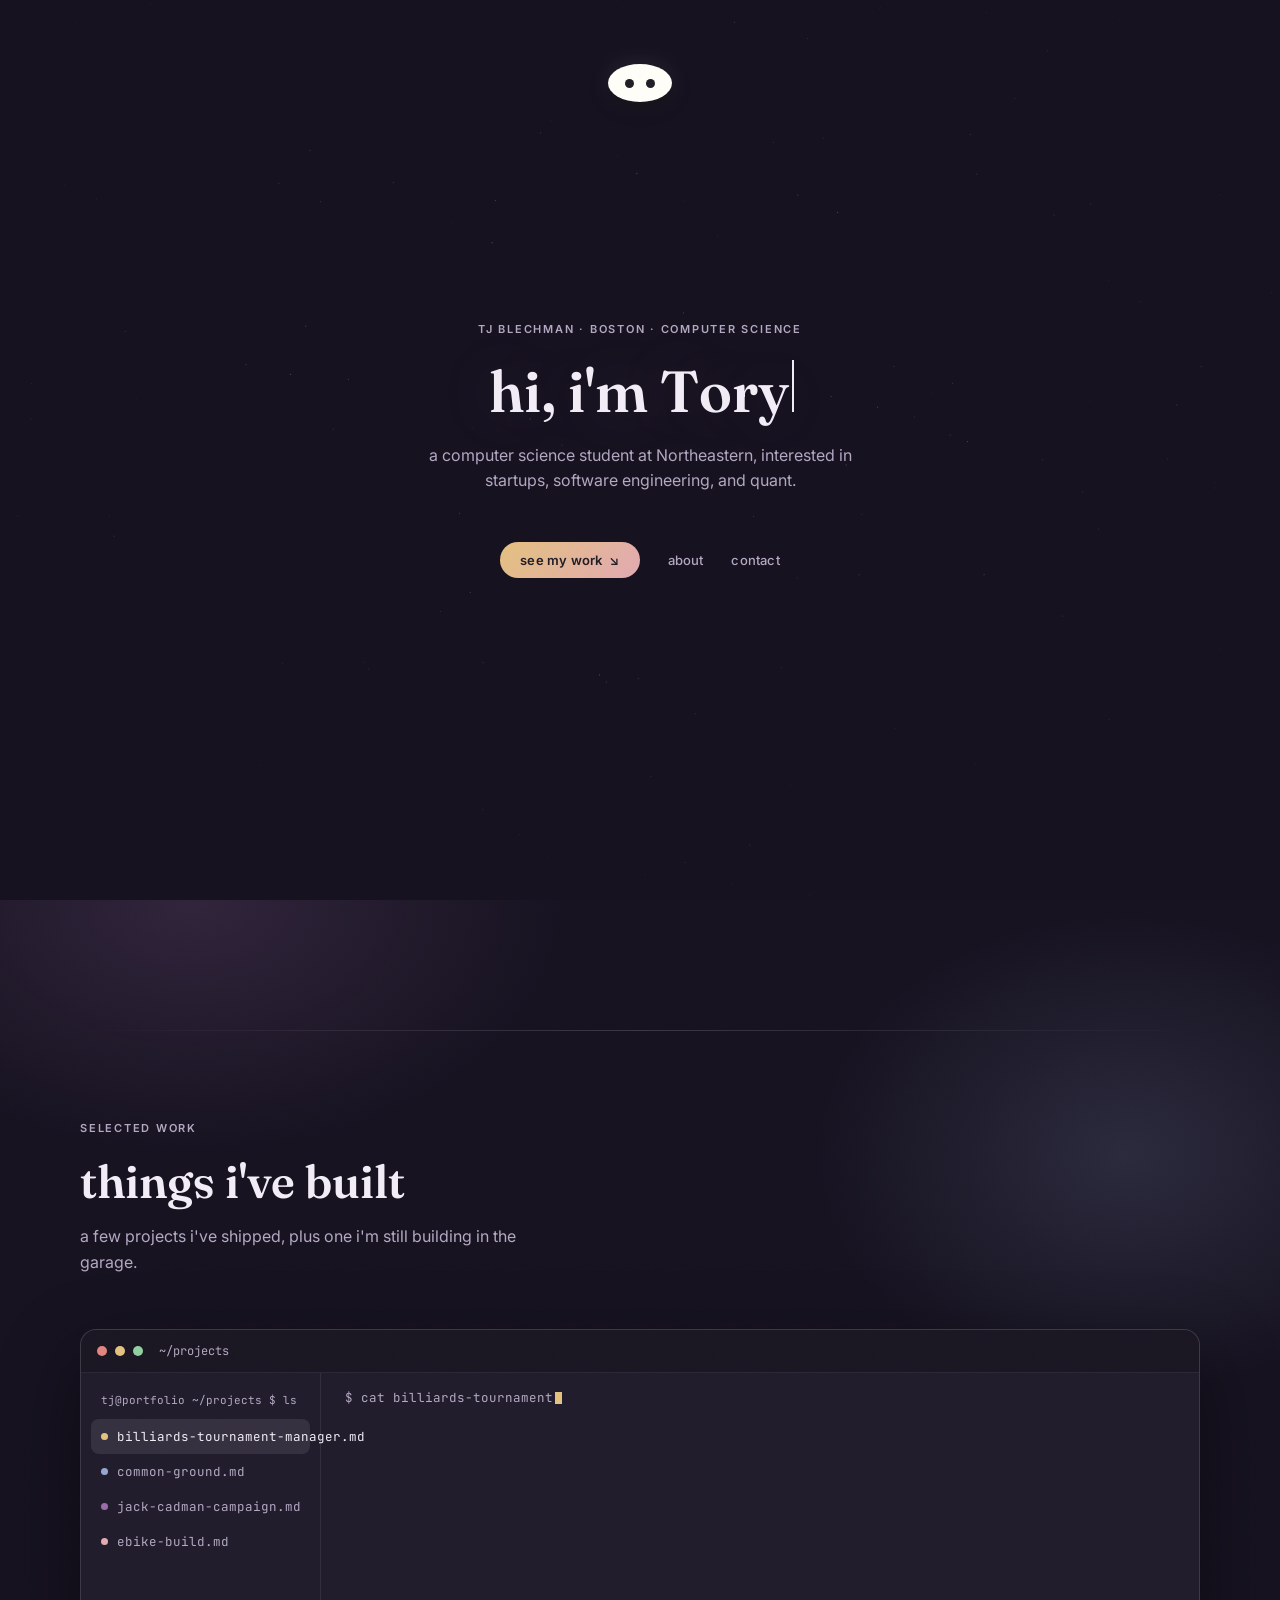
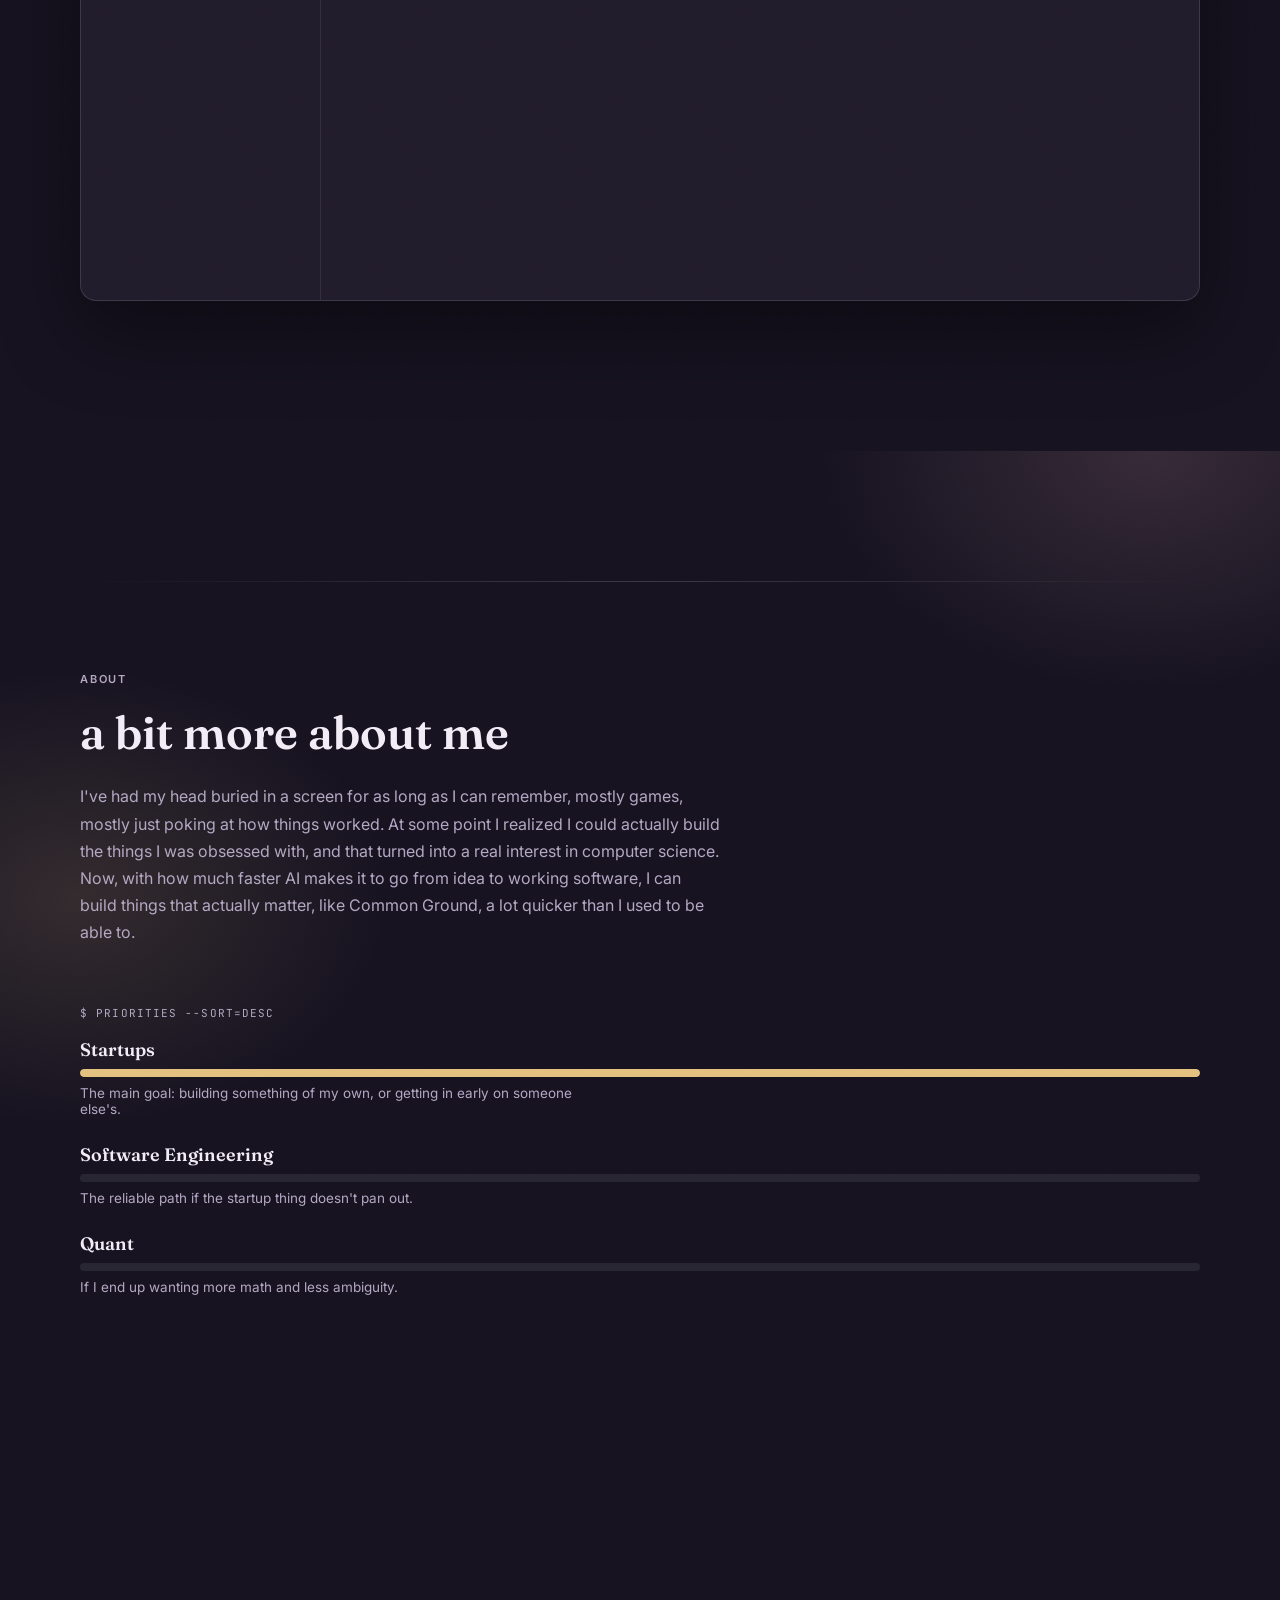
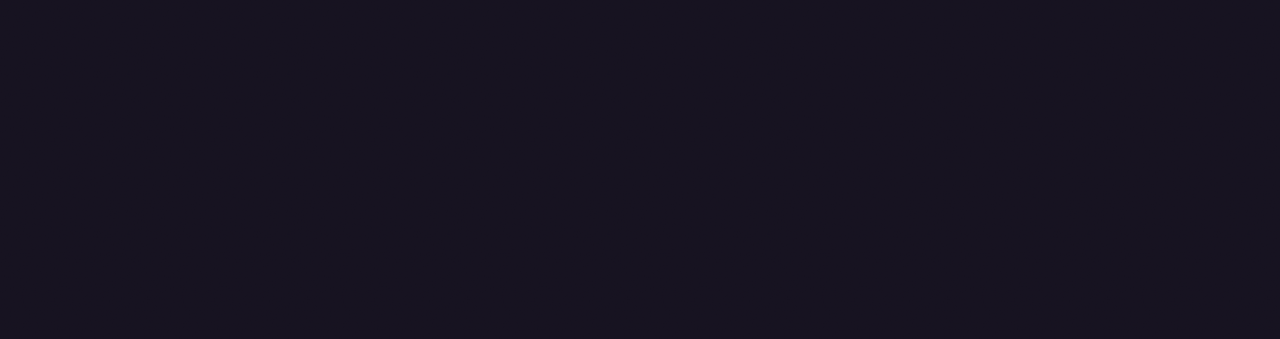
==== commit 5e80939e: "Integrate About section into homepage" ====
--- a/index.html
+++ b/index.html
@@ -7,6 +7,7 @@
   <meta name="theme-color" content="#161220">
   <title>TJ Blechman</title>
   <link rel="stylesheet" href="portfolio.css">
+  <link rel="stylesheet" href="about.css">
 </head>
 <body>
   <div class="ph-root" id="phRoot">
@@ -74,7 +75,90 @@
     </div>
   </section>
 
+  <section class="pa-section" id="about">
+    <div class="pa-glow"></div>
+    <div class="pa-grain"></div>
+    <div class="pa-divider"></div>
+
+    <div class="pa-wrap">
+      <div class="pa-header" id="paHeader">
+        <span class="pa-eyebrow"><span class="sr-only" id="paEyebrowSR"></span><span aria-hidden="true" id="paEyebrowText"></span></span>
+        <h2 class="pa-heading"><span class="sr-only" id="paHeadingSR"></span><span aria-hidden="true" id="paHeadingText"></span></h2>
+        <p class="pa-story" id="paStory"></p>
+      </div>
+
+      <div class="pa-block pa-focus" id="paFocus">
+        <div class="pa-block-label">$ priorities --sort=desc</div>
+        <div class="pa-bar-row" style="--target:100%">
+          <div class="pa-bar-top"><span class="pa-bar-title">Startups</span></div>
+          <div class="pa-bar-track"><div class="pa-bar-fill" style="background:var(--gold)"></div></div>
+          <p class="pa-bar-note">The main goal: building something of my own, or getting in early on someone else's.</p>
+        </div>
+        <div class="pa-bar-row" style="--target:68%">
+          <div class="pa-bar-top"><span class="pa-bar-title">Software Engineering</span></div>
+          <div class="pa-bar-track"><div class="pa-bar-fill" style="background:var(--rose)"></div></div>
+          <p class="pa-bar-note">The reliable path if the startup thing doesn't pan out.</p>
+        </div>
+        <div class="pa-bar-row" style="--target:40%">
+          <div class="pa-bar-top"><span class="pa-bar-title">Quant</span></div>
+          <div class="pa-bar-track"><div class="pa-bar-fill" style="background:var(--slate)"></div></div>
+          <p class="pa-bar-note">If I end up wanting more math and less ambiguity.</p>
+        </div>
+      </div>
+
+      <div class="pa-split">
+        <div class="pa-block" id="paThinkBlock">
+          <div class="pa-block-label">how i think</div>
+          <div class="pa-think">
+            <div class="pa-knight-wrap"><canvas id="paKnightCanvas" aria-label="Animated knight-move path"></canvas></div>
+            <p class="pa-think-text">I like building things and solving problems more than almost anything else. I still love math, up to a point, and I'm a sucker for a good puzzle, chess especially: the kind of thing you can't stop turning over in your head until it clicks.</p>
+          </div>
+        </div>
+
+        <div class="pa-block" id="paCurrentlyBlock">
+          <div class="pa-block-label">currently</div>
+          <p class="pa-currently-line">Transferring to Northeastern as a junior starting the coming semester, graduating in 2028.</p>
+          <div class="pa-stack">
+            <span class="pa-stack-label">know</span>
+            <span class="pa-pill solid">C++</span>
+            <span class="pa-pill solid">Supabase</span>
+            <span class="pa-pill solid">Vercel</span>
+            <span class="pa-pill solid">Cloudflare</span>
+            <span class="pa-pill solid">Assembly</span>
+          </div>
+          <div class="pa-stack">
+            <span class="pa-stack-label">learning</span>
+            <span class="pa-pill outline">Python</span>
+            <span class="pa-pill outline">SQL</span>
+          </div>
+        </div>
+      </div>
+
+      <div class="pa-block pa-hobbies" id="paHobbies">
+        <div class="pa-block-label">off the clock</div>
+        <div class="pa-pill-row">
+          <span class="pa-hobby-pill">Guitar</span>
+          <span class="pa-hobby-pill">Saxophone</span>
+          <span class="pa-hobby-pill">Basketball</span>
+          <span class="pa-hobby-pill">Hiking</span>
+          <span class="pa-hobby-pill">Chess</span>
+          <span class="pa-hobby-pill">Billiards</span>
+          <span class="pa-hobby-pill">Reading</span>
+          <span class="pa-hobby-pill">Documentaries</span>
+          <span class="pa-hobby-pill">Video Games</span>
+        </div>
+        <p class="pa-aside">Usually with a pair of HiFiMan Arya Stealths on.</p>
+      </div>
+
+      <div class="pa-block pa-elsewhere" id="paElsewhere">
+        <a class="pa-elsewhere-link" href="https://www.linkedin.com/in/tj-blechman-1190aa3ab" target="_blank" rel="noopener noreferrer">LinkedIn ↗</a>
+        <a class="pa-elsewhere-link" href="https://github.com/tjblech" target="_blank" rel="noopener noreferrer">GitHub ↗</a>
+      </div>
+    </div>
+  </section>
+
   <script src="hero.js"></script>
   <script src="work.js"></script>
+  <script src="about.js"></script>
 </body>
-</html>
+</html>
--- a/about.css
+++ b/about.css
@@ -0,0 +1 @@
+.pa-section{position:relative;overflow:hidden;background:var(--bg);color:var(--ink);font-family:'Inter',sans-serif;padding:130px 24px 150px;scroll-margin-top:24px}.pa-glow{position:absolute;inset:0;z-index:0;pointer-events:none;background:radial-gradient(560px 400px at 90% 0%,rgba(226,169,178,.16),transparent 60%),radial-gradient(520px 380px at 6% 30%,rgba(227,193,127,.14),transparent 60%)}.pa-grain{position:absolute;inset:0;z-index:3;pointer-events:none;opacity:.05;mix-blend-mode:overlay;background-image:url("data:image/svg+xml,%3Csvg xmlns='http://www.w3.org/2000/svg' width='120' height='120'%3E%3Cfilter id='n'%3E%3CfeTurbulence type='fractalNoise' baseFrequency='0.9' numOctaves='2' stitchTiles='stitch'/%3E%3C/filter%3E%3Crect width='100%25' height='100%25' filter='url(%23n)'/%3E%3C/svg%3E");background-size:160px 160px}.pa-divider{position:relative;z-index:1;max-width:1120px;margin:0 auto 90px;height:1px;background:linear-gradient(90deg,transparent,rgba(255,255,255,.16),transparent)}.pa-wrap{position:relative;z-index:1;max-width:1120px;margin:0 auto}.pa-header{margin-bottom:60px;opacity:0;transform:translateY(16px);transition:opacity .7s ease,transform .7s cubic-bezier(.22,.76,.24,1)}.pa-header.in-view{opacity:1;transform:translateY(0)}.pa-eyebrow{display:block;font-size:11px;font-weight:600;letter-spacing:.16em;text-transform:uppercase;color:var(--muted);margin-bottom:18px;min-height:1em}.pa-heading{font-family:'Fraunces',serif;font-weight:600;font-size:clamp(30px,5vw,46px);margin:0 0 22px;min-height:1.2em}.pa-story{font-size:16px;line-height:1.7;color:var(--muted);max-width:640px;margin:0}.pa-story strong{color:var(--ink);font-weight:600}.pa-block{opacity:0;transform:translateY(20px);transition:opacity .7s ease,transform .7s cubic-bezier(.22,.76,.24,1)}.pa-block.in-view{opacity:1;transform:translateY(0)}.pa-block-label{font-family:'JetBrains Mono',monospace;font-size:11px;letter-spacing:.1em;text-transform:uppercase;color:var(--muted);margin-bottom:18px}.pa-focus{margin-bottom:70px}.pa-bar-row{margin-bottom:26px}.pa-bar-row:last-child{margin-bottom:0}.pa-bar-top{display:flex;align-items:baseline;justify-content:space-between;gap:12px;margin-bottom:8px}.pa-bar-title{font-family:'Fraunces',serif;font-weight:600;font-size:18px}.pa-bar-track{height:8px;border-radius:5px;background:rgba(255,255,255,.08);overflow:hidden;margin-bottom:8px}.pa-bar-fill{height:100%;width:0;border-radius:5px;transition:width 1.1s cubic-bezier(.22,.76,.24,1)}.pa-bar-row.in-view .pa-bar-fill{width:var(--target)}.pa-bar-note{font-size:13.5px;color:var(--muted);margin:0;max-width:520px}.pa-split{display:grid;grid-template-columns:1fr 1fr;gap:60px;margin-bottom:70px}.pa-think{display:flex;gap:22px;align-items:flex-start}.pa-knight-wrap{flex:0 0 auto;width:120px;height:120px;border-radius:12px;overflow:hidden;border:1px solid rgba(255,255,255,.1);background:#12101a}.pa-knight-wrap canvas{display:block;width:100%;height:100%}.pa-think-text{font-size:14.5px;line-height:1.65;color:var(--muted);margin:0}.pa-currently-line{font-size:14.5px;line-height:1.65;color:var(--muted);margin:0 0 18px}.pa-stack{display:flex;flex-wrap:wrap;align-items:center;gap:9px;margin-bottom:10px}.pa-stack:last-child{margin-bottom:0}.pa-stack-label{font-family:'JetBrains Mono',monospace;font-size:11px;color:var(--muted);text-transform:uppercase;letter-spacing:.06em;margin-right:2px}.pa-pill{font-family:'JetBrains Mono',monospace;font-size:12px;padding:5px 11px;border-radius:14px}.pa-pill.solid{background:rgba(255,255,255,.08);border:1px solid rgba(255,255,255,.14);color:var(--ink)}.pa-pill.outline{background:transparent;border:1px dashed rgba(227,193,127,.55);color:var(--gold)}.pa-hobbies{margin-bottom:60px}.pa-pill-row{display:flex;flex-wrap:wrap;gap:9px;margin-bottom:16px}.pa-hobby-pill{font-size:12.5px;padding:6px 14px;border-radius:16px;background:rgba(255,255,255,.05);border:1px solid rgba(255,255,255,.12);color:var(--ink)}.pa-aside{font-size:13.5px;color:var(--muted);margin:0;font-style:italic}.pa-elsewhere{display:flex;flex-wrap:wrap;gap:12px}.pa-elsewhere-link{display:inline-flex;align-items:center;gap:8px;font-size:13.5px;font-weight:500;color:var(--ink);border:1px solid rgba(255,255,255,.18);border-radius:20px;padding:10px 18px;text-decoration:none;transition:background .2s ease,transform .2s ease}.pa-elsewhere-link:hover{background:rgba(255,255,255,.07);transform:translateY(-1px)}.pa-elsewhere-link:focus-visible{outline:2px solid var(--gold);outline-offset:4px}@media(max-width:760px){.pa-split{grid-template-columns:1fr;gap:50px}}@media(max-width:480px){.pa-think{flex-direction:column}}@media(prefers-reduced-motion:reduce){.pa-header,.pa-block{transition:opacity .3s ease;transform:none!important}.pa-bar-fill{transition:none}}
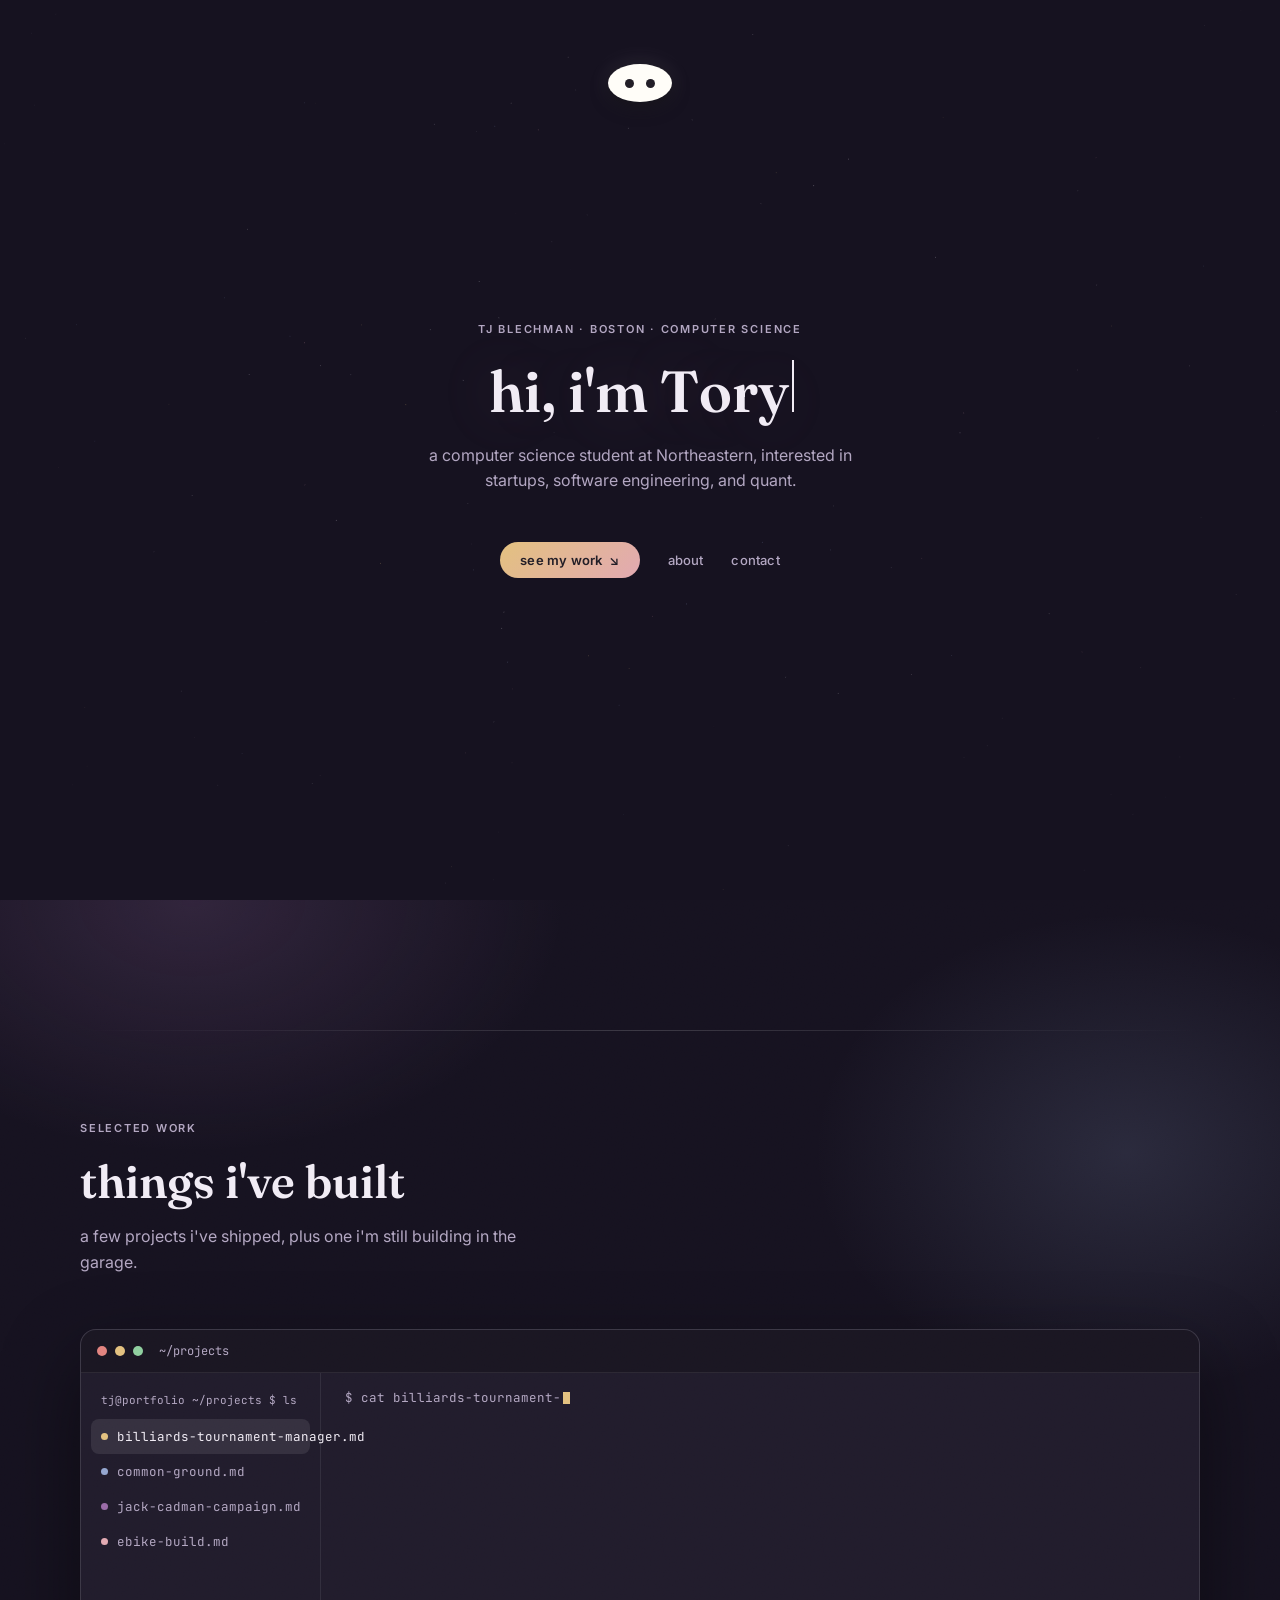
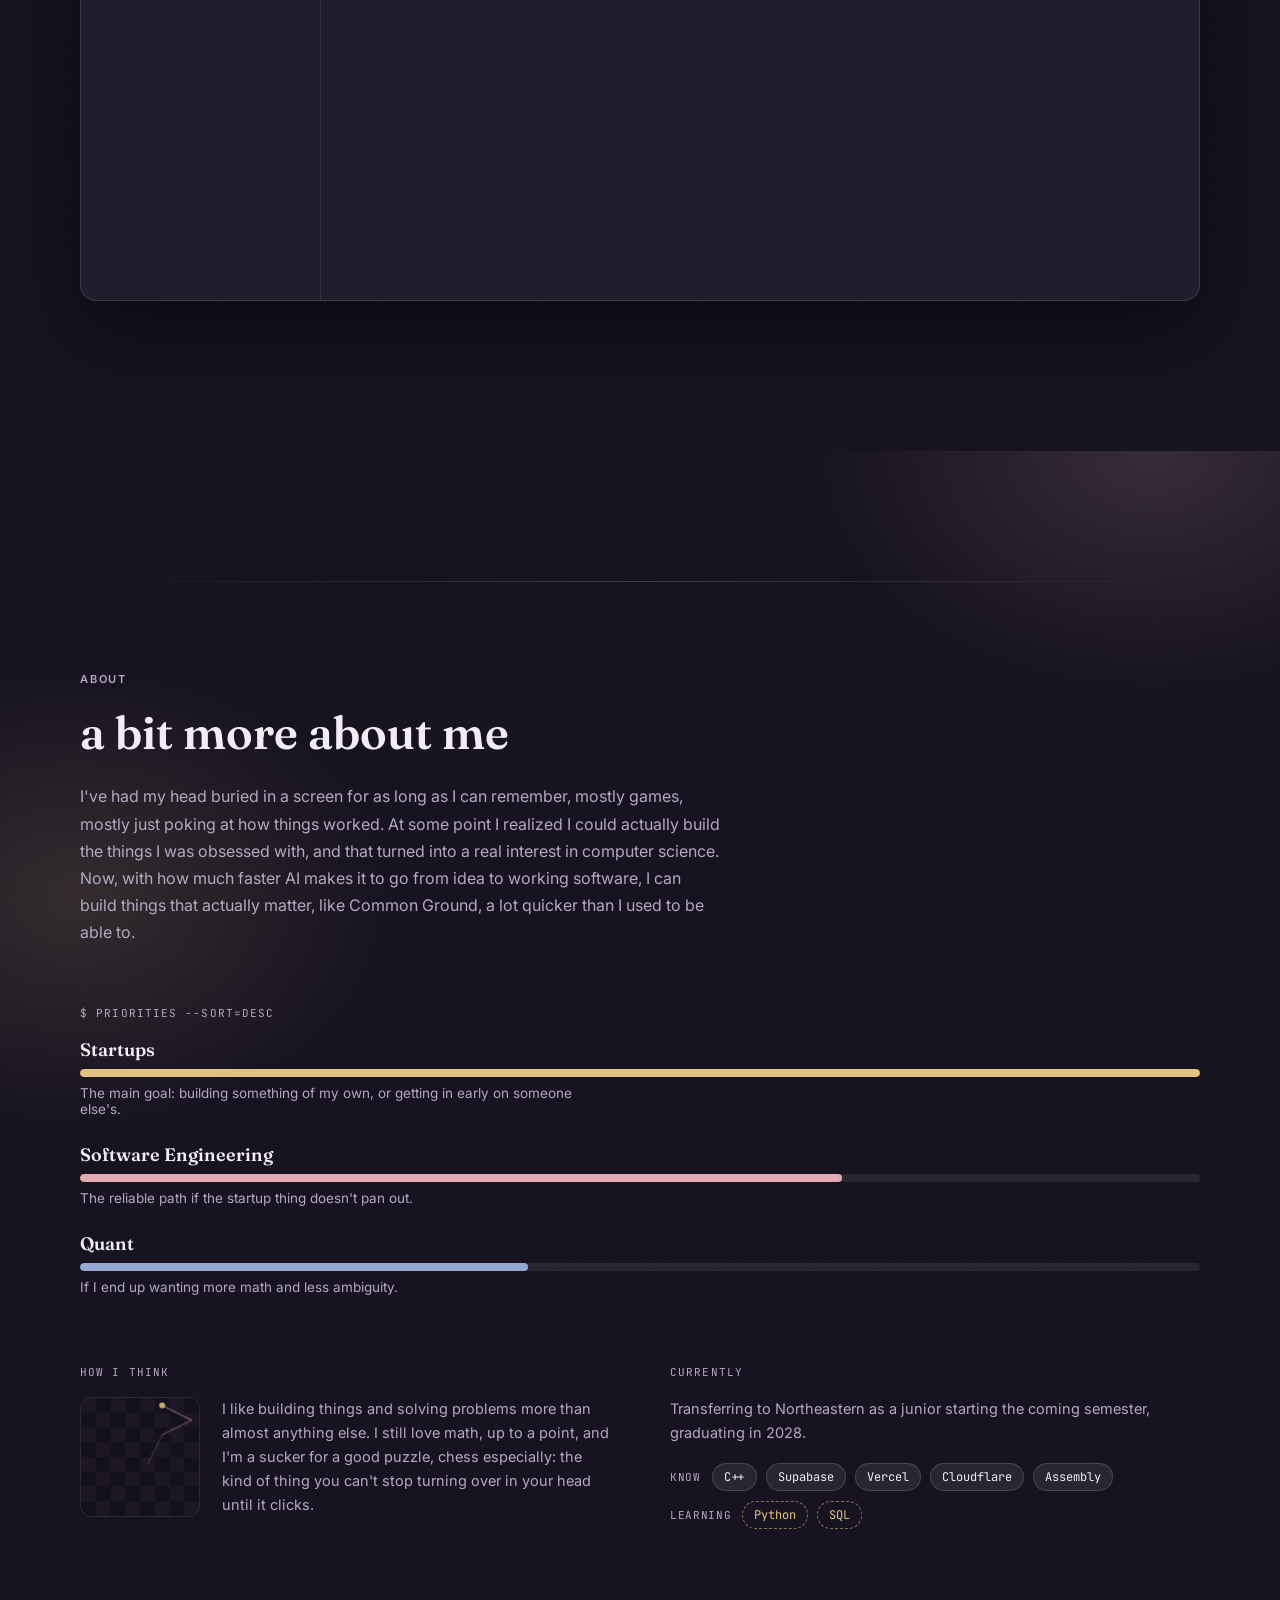
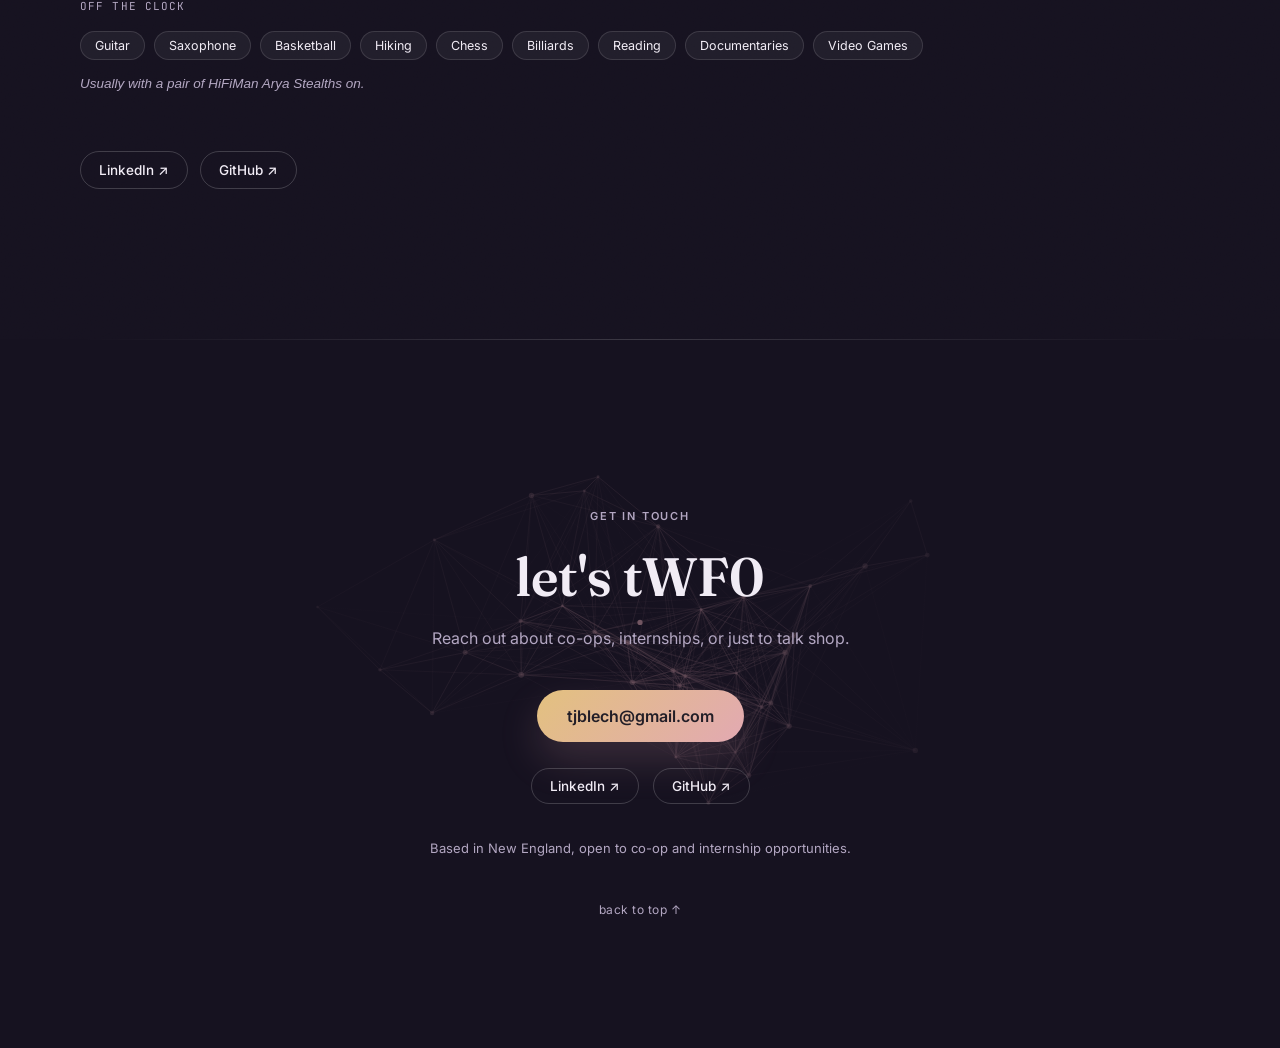
==== commit c60cb4a9: "Integrate contact section" ====
--- a/index.html
+++ b/index.html
@@ -8,6 +8,7 @@
   <title>TJ Blechman</title>
   <link rel="stylesheet" href="portfolio.css">
   <link rel="stylesheet" href="about.css">
+  <link rel="stylesheet" href="contact.css">
 </head>
 <body>
   <div class="ph-root" id="phRoot">
@@ -33,7 +34,7 @@
       <nav class="ph-actions" id="phActions" aria-label="Portfolio links">
         <a class="ph-action primary" href="#work">see my work <span class="ph-action-arrow" aria-hidden="true">↘</span></a>
         <a class="ph-action" href="#about">about</a>
-        <a class="ph-action" href="mailto:tjblech@gmail.com">contact</a>
+        <a class="ph-action" href="#contact">contact</a>
       </nav>
     </div>
 
@@ -157,8 +158,31 @@
     </div>
   </section>
 
+  <section class="pc-section" id="contact">
+    <canvas class="pc-canvas" id="pcCanvas" aria-hidden="true"></canvas>
+    <div class="pc-spotlight"></div>
+    <div class="pc-divider"></div>
+
+    <div class="pc-wrap" id="pcWrap">
+      <span class="pc-eyebrow"><span class="sr-only" id="pcEyebrowSR"></span><span aria-hidden="true" id="pcEyebrowText"></span></span>
+      <h2 class="pc-heading"><span class="sr-only" id="pcHeadingSR"></span><span aria-hidden="true" id="pcHeadingText"></span></h2>
+      <p class="pc-intro" id="pcIntro"></p>
+
+      <a class="pc-email" id="pcEmail" href="mailto:tjblech@gmail.com">tjblech@gmail.com</a>
+
+      <div class="pc-links">
+        <a class="pc-link" href="https://www.linkedin.com/in/tj-blechman-1190aa3ab" target="_blank" rel="noopener noreferrer">LinkedIn ↗</a>
+        <a class="pc-link" href="https://github.com/tjblech" target="_blank" rel="noopener noreferrer">GitHub ↗</a>
+      </div>
+
+      <p class="pc-meta" id="pcMeta"></p>
+      <a class="pc-top" href="#phRoot">back to top ↑</a>
+    </div>
+  </section>
+
   <script src="hero.js"></script>
   <script src="work.js"></script>
   <script src="about.js"></script>
+  <script src="contact.js"></script>
 </body>
-</html>+</html>
--- a/contact.css
+++ b/contact.css
@@ -0,0 +1,181 @@
+.pc-section{
+  position:relative;
+  overflow:hidden;
+  background:var(--bg);
+  color:var(--ink);
+  font-family:'Inter',sans-serif;
+  padding:170px 24px 130px;
+  min-height:640px;
+  display:flex;
+  align-items:center;
+  justify-content:center;
+  scroll-margin-top:24px;
+}
+
+.pc-canvas{
+  position:absolute;
+  inset:0;
+  width:100%;
+  height:100%;
+  display:block;
+  opacity:.55;
+}
+
+.pc-spotlight{
+  position:absolute;
+  inset:0;
+  z-index:1;
+  pointer-events:none;
+  background:radial-gradient(560px 420px at 50% 42%,rgba(22,18,32,.15) 0%,var(--bg) 78%);
+}
+
+.pc-divider{
+  position:absolute;
+  top:0;
+  left:50%;
+  transform:translateX(-50%);
+  width:min(1120px,calc(100% - 48px));
+  height:1px;
+  background:linear-gradient(90deg,transparent,rgba(255,255,255,.16),transparent);
+  z-index:1;
+}
+
+.pc-wrap{
+  position:relative;
+  z-index:2;
+  max-width:600px;
+  margin:0 auto;
+  text-align:center;
+  opacity:0;
+  transform:translateY(18px);
+  transition:opacity .8s ease,transform .8s cubic-bezier(.22,.76,.24,1);
+}
+
+.pc-wrap.in-view{
+  opacity:1;
+  transform:translateY(0);
+}
+
+.pc-eyebrow{
+  display:block;
+  min-height:1em;
+  margin-bottom:20px;
+  color:var(--muted);
+  font-size:11px;
+  font-weight:600;
+  letter-spacing:.16em;
+  text-transform:uppercase;
+}
+
+.pc-heading{
+  min-height:1.2em;
+  margin:0 0 16px;
+  font-family:'Fraunces',serif;
+  font-size:clamp(32px,6vw,54px);
+  font-weight:600;
+}
+
+.pc-intro{
+  max-width:420px;
+  margin:0 auto 38px;
+  color:var(--muted);
+  font-size:16px;
+  line-height:1.6;
+}
+
+.pc-email{
+  display:inline-flex;
+  align-items:center;
+  gap:10px;
+  padding:16px 30px;
+  border-radius:30px;
+  background:linear-gradient(135deg,var(--gold),var(--rose));
+  box-shadow:0 18px 40px rgba(226,169,178,.18);
+  color:var(--ink-solid);
+  font-family:'Inter',sans-serif;
+  font-size:16px;
+  font-weight:600;
+  text-decoration:none;
+  transition:filter .2s ease,transform .2s ease;
+}
+
+.pc-email:hover{
+  filter:brightness(1.08);
+  transform:translateY(-2px);
+}
+
+.pc-email:focus-visible,
+.pc-link:focus-visible,
+.pc-top:focus-visible{
+  outline:2px solid var(--gold);
+  outline-offset:4px;
+}
+
+.pc-links{
+  display:flex;
+  justify-content:center;
+  gap:14px;
+  margin-top:26px;
+}
+
+.pc-link{
+  display:inline-flex;
+  align-items:center;
+  gap:7px;
+  padding:9px 18px;
+  border:1px solid rgba(255,255,255,.18);
+  border-radius:20px;
+  color:var(--ink);
+  font-size:13.5px;
+  font-weight:500;
+  text-decoration:none;
+  transition:background .2s ease,transform .2s ease;
+}
+
+.pc-link:hover{
+  background:rgba(255,255,255,.07);
+  transform:translateY(-1px);
+}
+
+.pc-meta{
+  margin:36px 0 0;
+  color:var(--muted);
+  font-size:13px;
+}
+
+.pc-top{
+  display:inline-block;
+  margin-top:46px;
+  color:var(--muted);
+  font-size:12px;
+  letter-spacing:.04em;
+  text-decoration:none;
+}
+
+.pc-top:hover{
+  color:var(--ink);
+}
+
+@media (max-width:520px){
+  .pc-section{
+    padding:130px 20px 100px;
+    min-height:600px;
+  }
+
+  .pc-links{
+    flex-direction:column;
+    align-items:center;
+  }
+}
+
+@media (prefers-reduced-motion:reduce){
+  .pc-wrap{
+    transform:none!important;
+    transition:opacity .3s ease;
+  }
+
+  .pc-email,
+  .pc-link{
+    transition:none;
+  }
+}
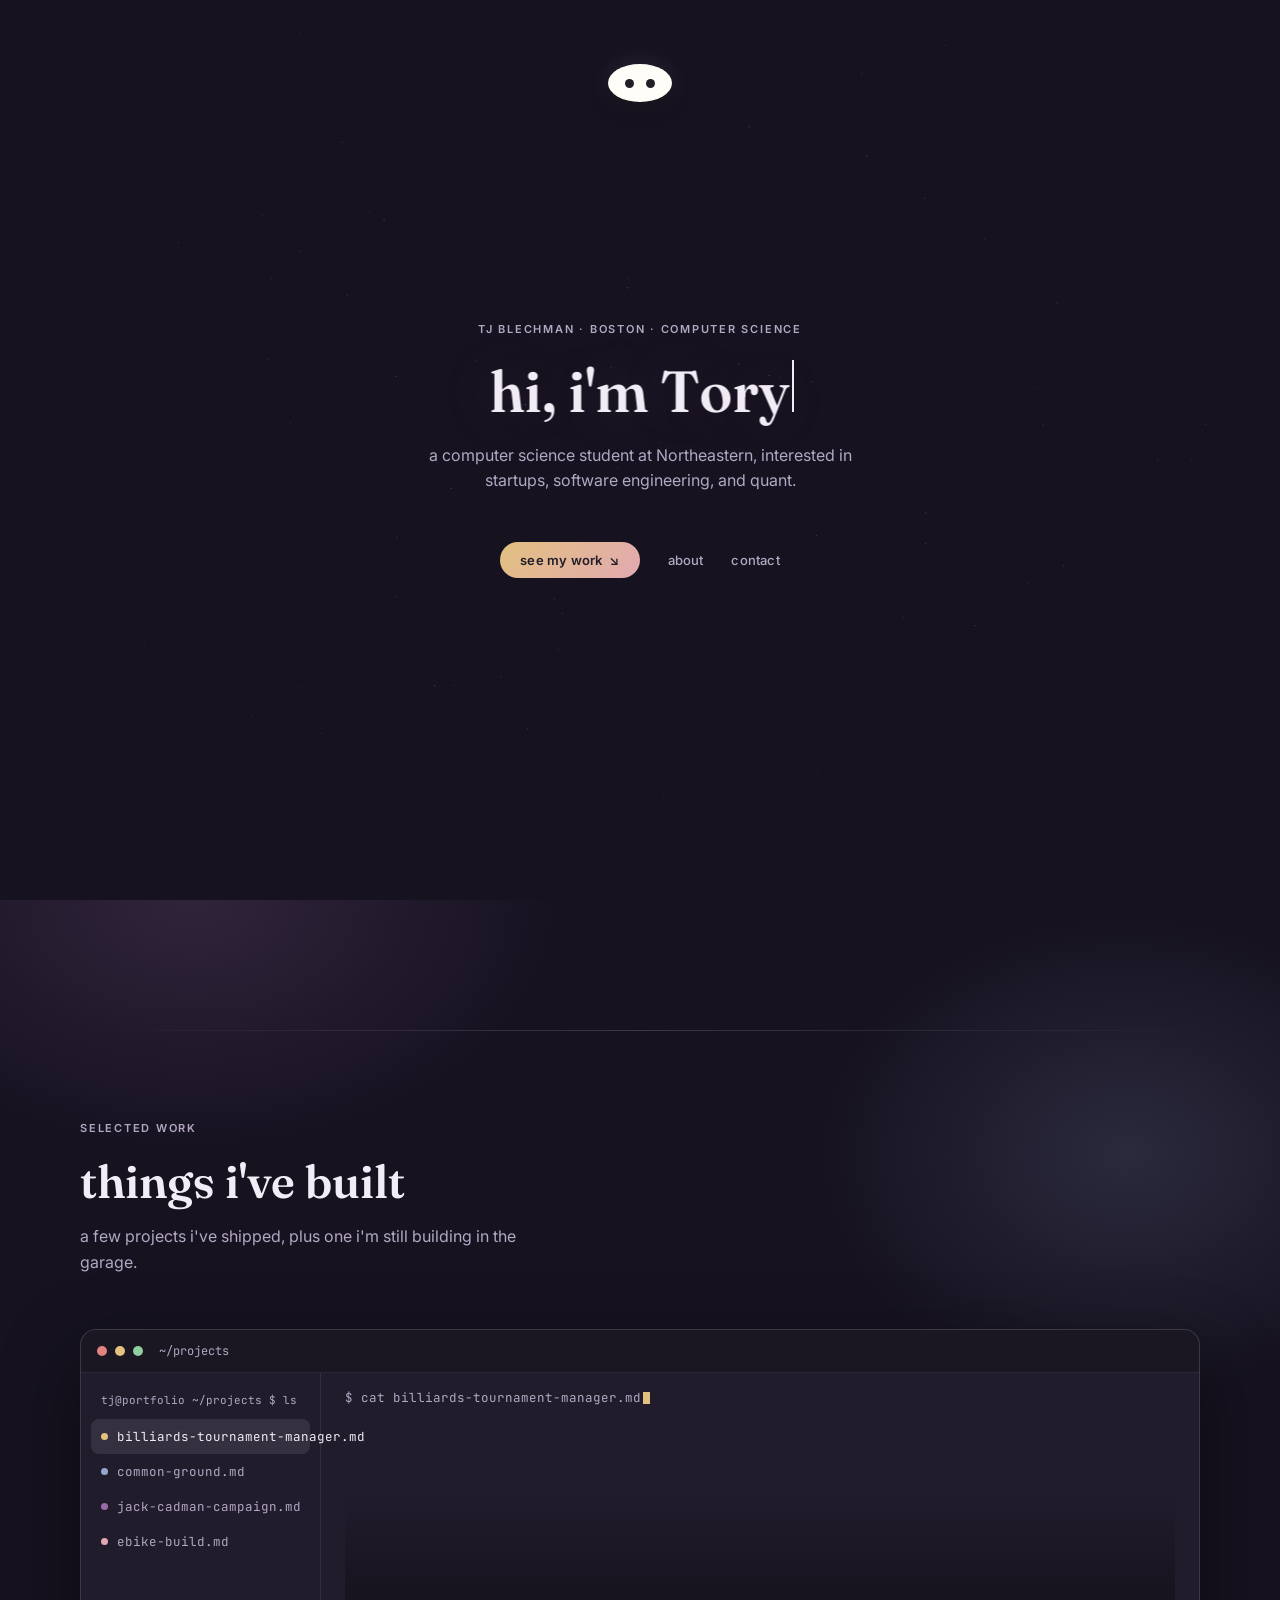
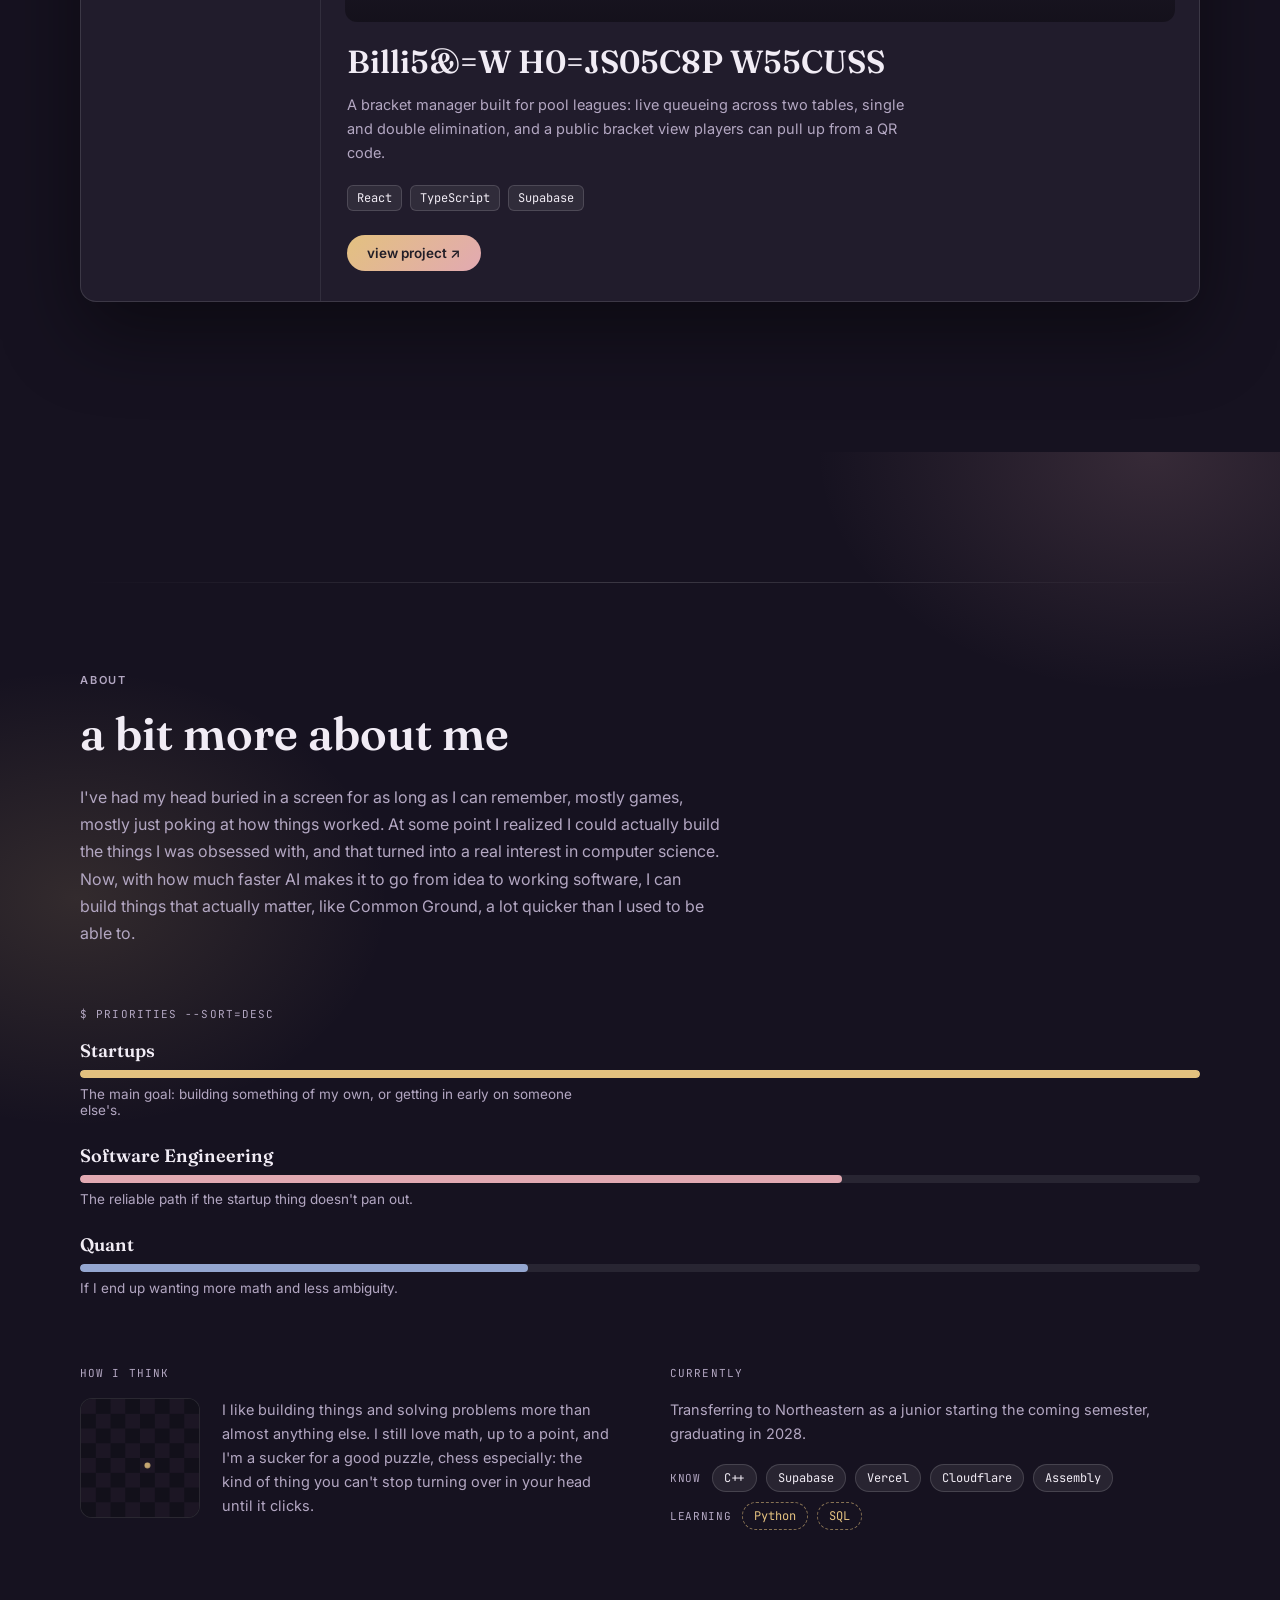
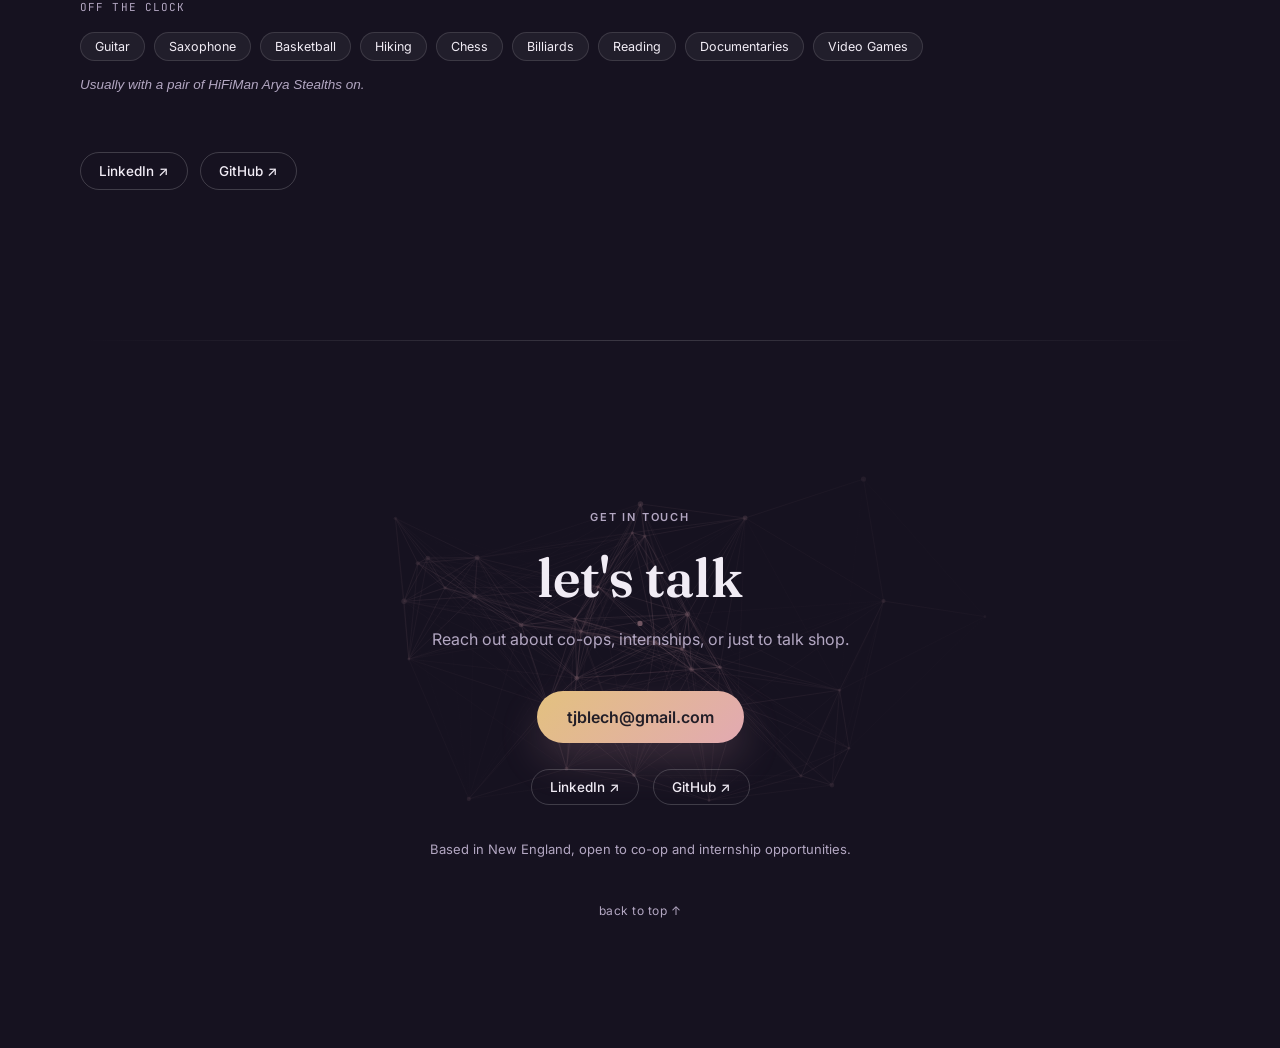
==== commit a0cb8d5f: "Fix LinkedIn URL in index.html" ====
--- a/index.html
+++ b/index.html
@@ -152,7 +152,7 @@
       </div>
 
       <div class="pa-block pa-elsewhere" id="paElsewhere">
-        <a class="pa-elsewhere-link" href="https://www.linkedin.com/in/tj-blechman-1190aa3ab" target="_blank" rel="noopener noreferrer">LinkedIn ↗</a>
+        <a class="pa-elsewhere-link" href="https:/www.linkedin.com/in/tj-blechman" target="_blank" rel="noopener noreferrer">LinkedIn ↗</a>
         <a class="pa-elsewhere-link" href="https://github.com/tjblech" target="_blank" rel="noopener noreferrer">GitHub ↗</a>
       </div>
     </div>
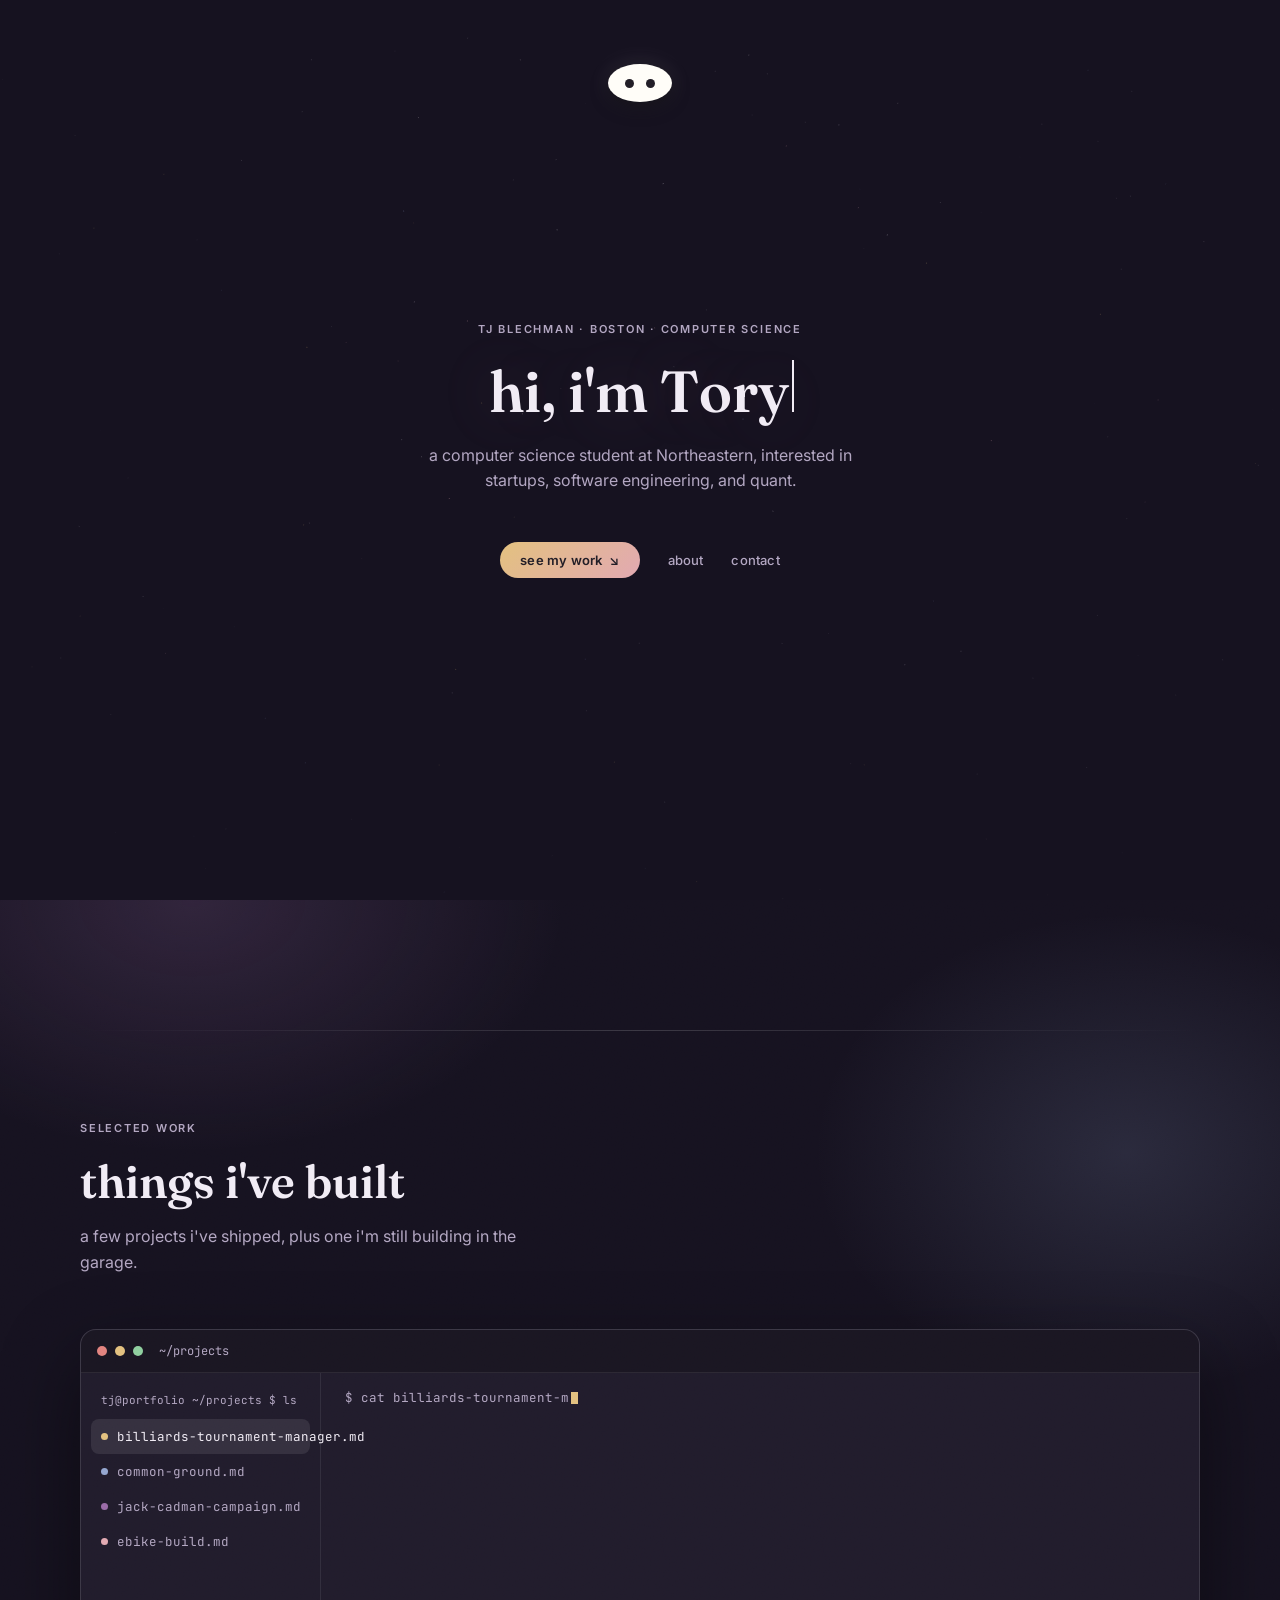
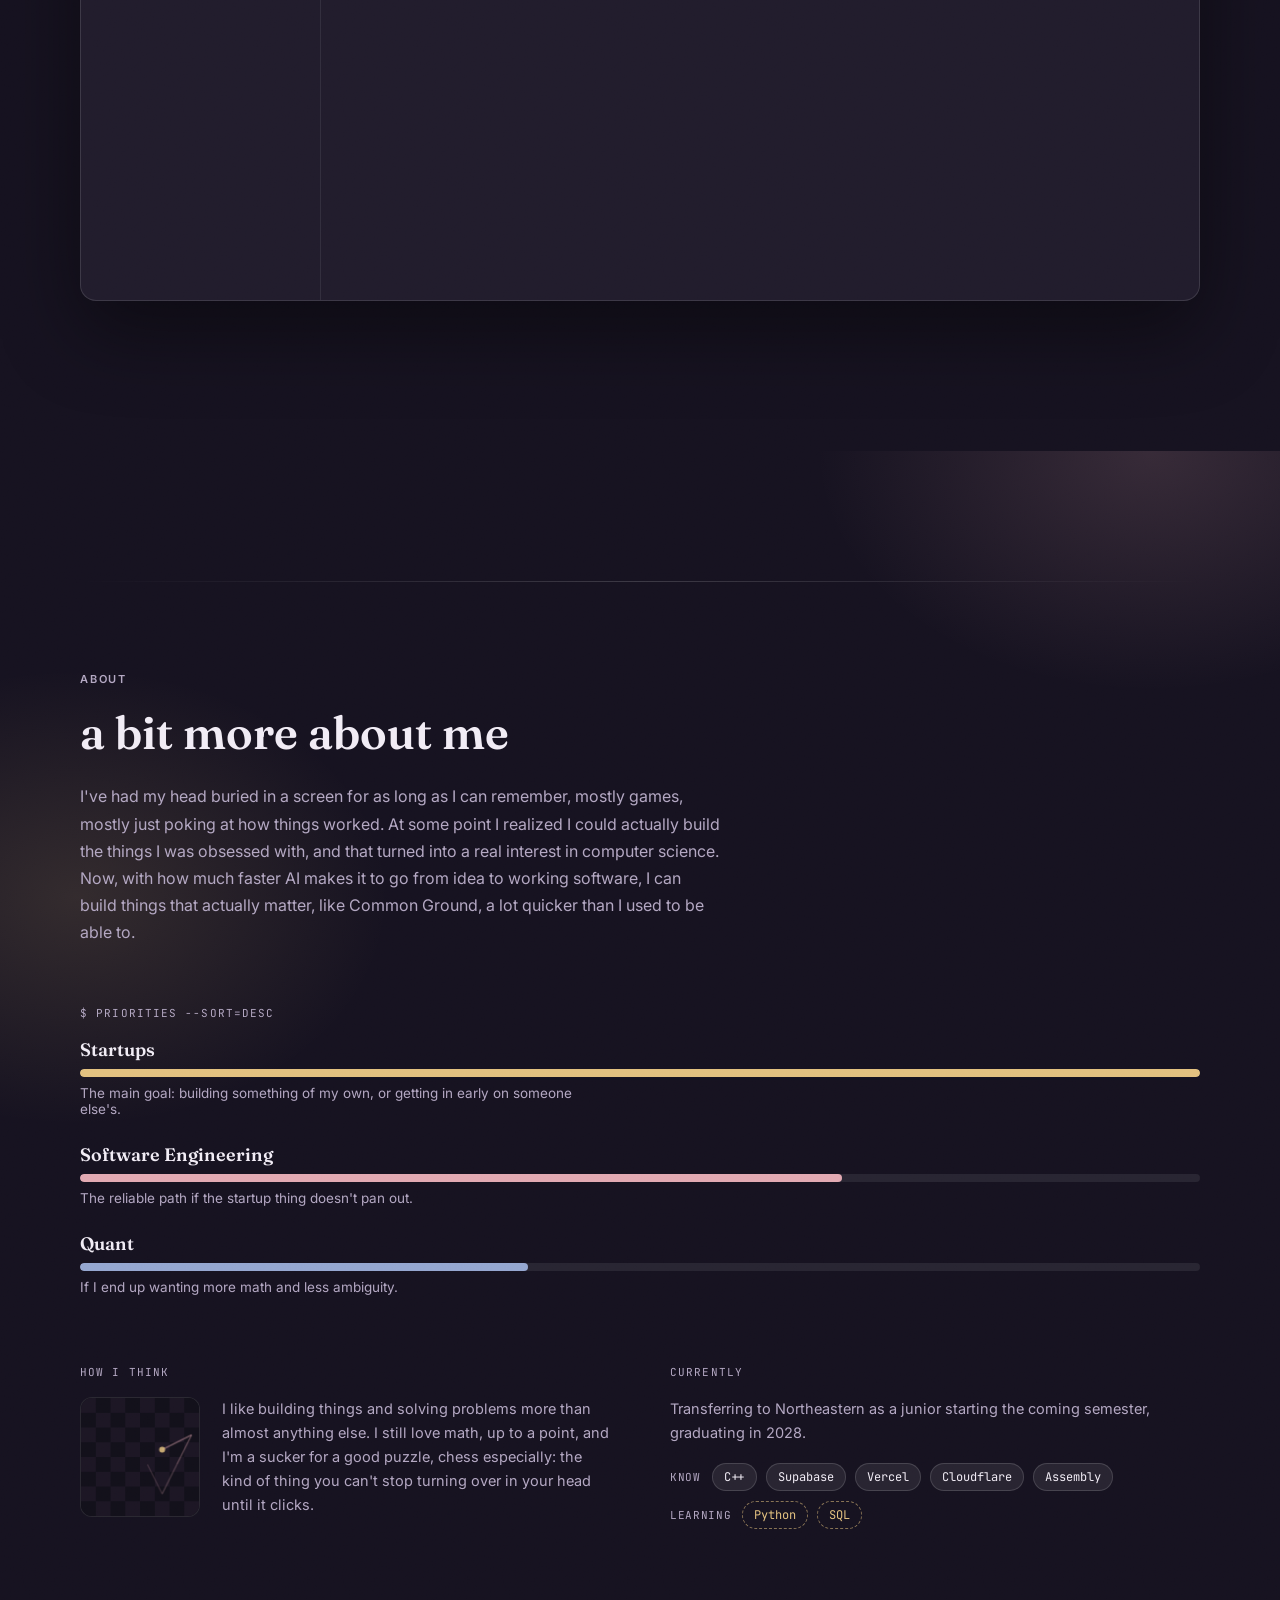
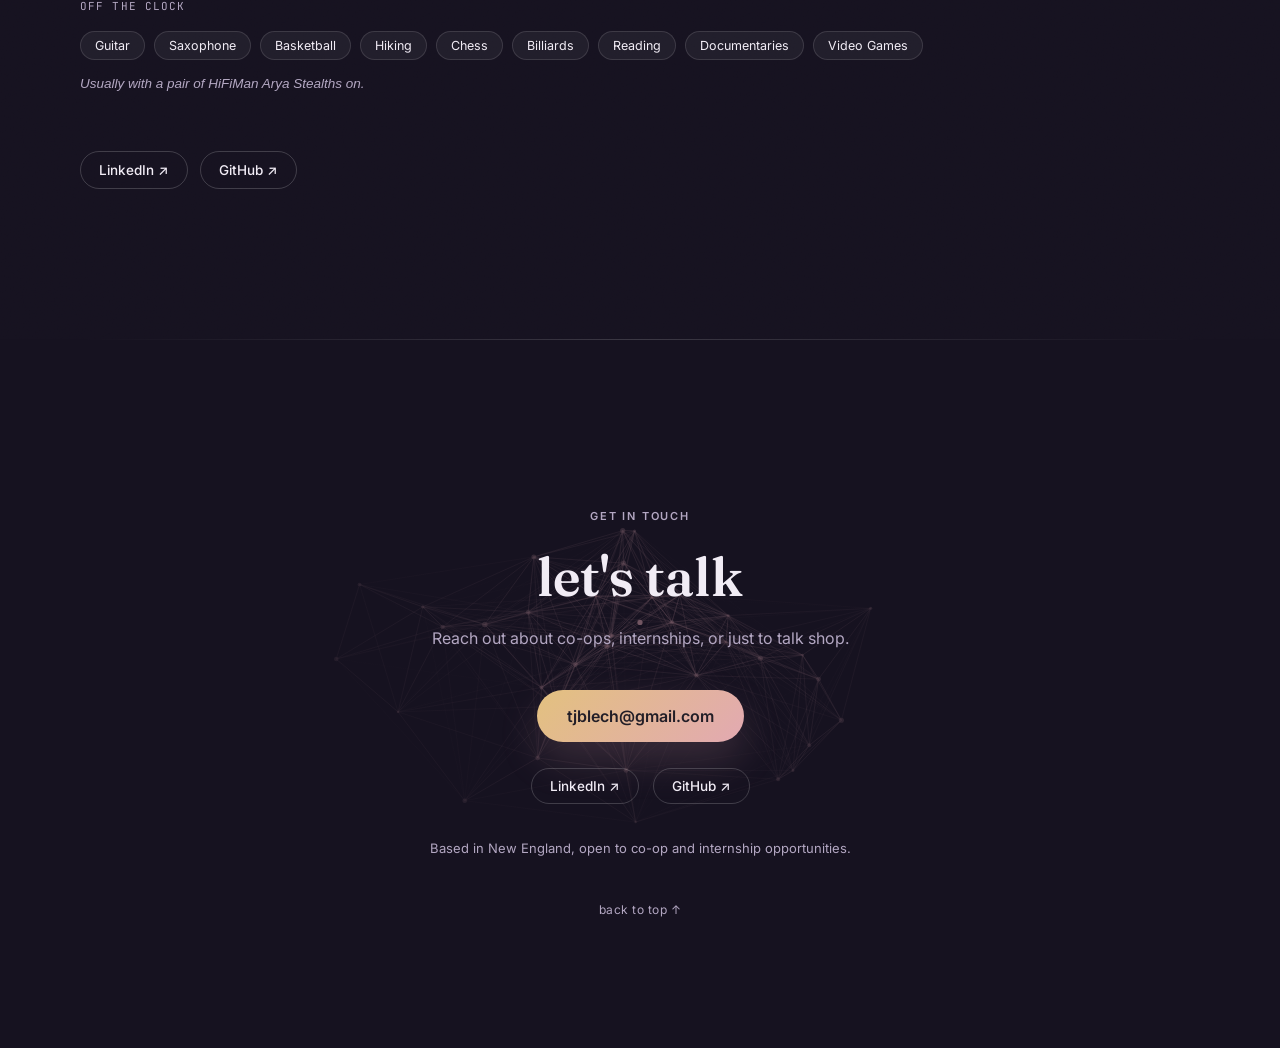
==== commit 3fa3b26b: "Update LinkedIn link in index.html" ====
--- a/index.html
+++ b/index.html
@@ -171,7 +171,7 @@
       <a class="pc-email" id="pcEmail" href="mailto:tjblech@gmail.com">tjblech@gmail.com</a>
 
       <div class="pc-links">
-        <a class="pc-link" href="https://www.linkedin.com/in/tj-blechman-1190aa3ab" target="_blank" rel="noopener noreferrer">LinkedIn ↗</a>
+        <a class="pc-link" href="https://www.linkedin.com/in/tj-blechman" target="_blank" rel="noopener noreferrer">LinkedIn ↗</a>
         <a class="pc-link" href="https://github.com/tjblech" target="_blank" rel="noopener noreferrer">GitHub ↗</a>
       </div>
 
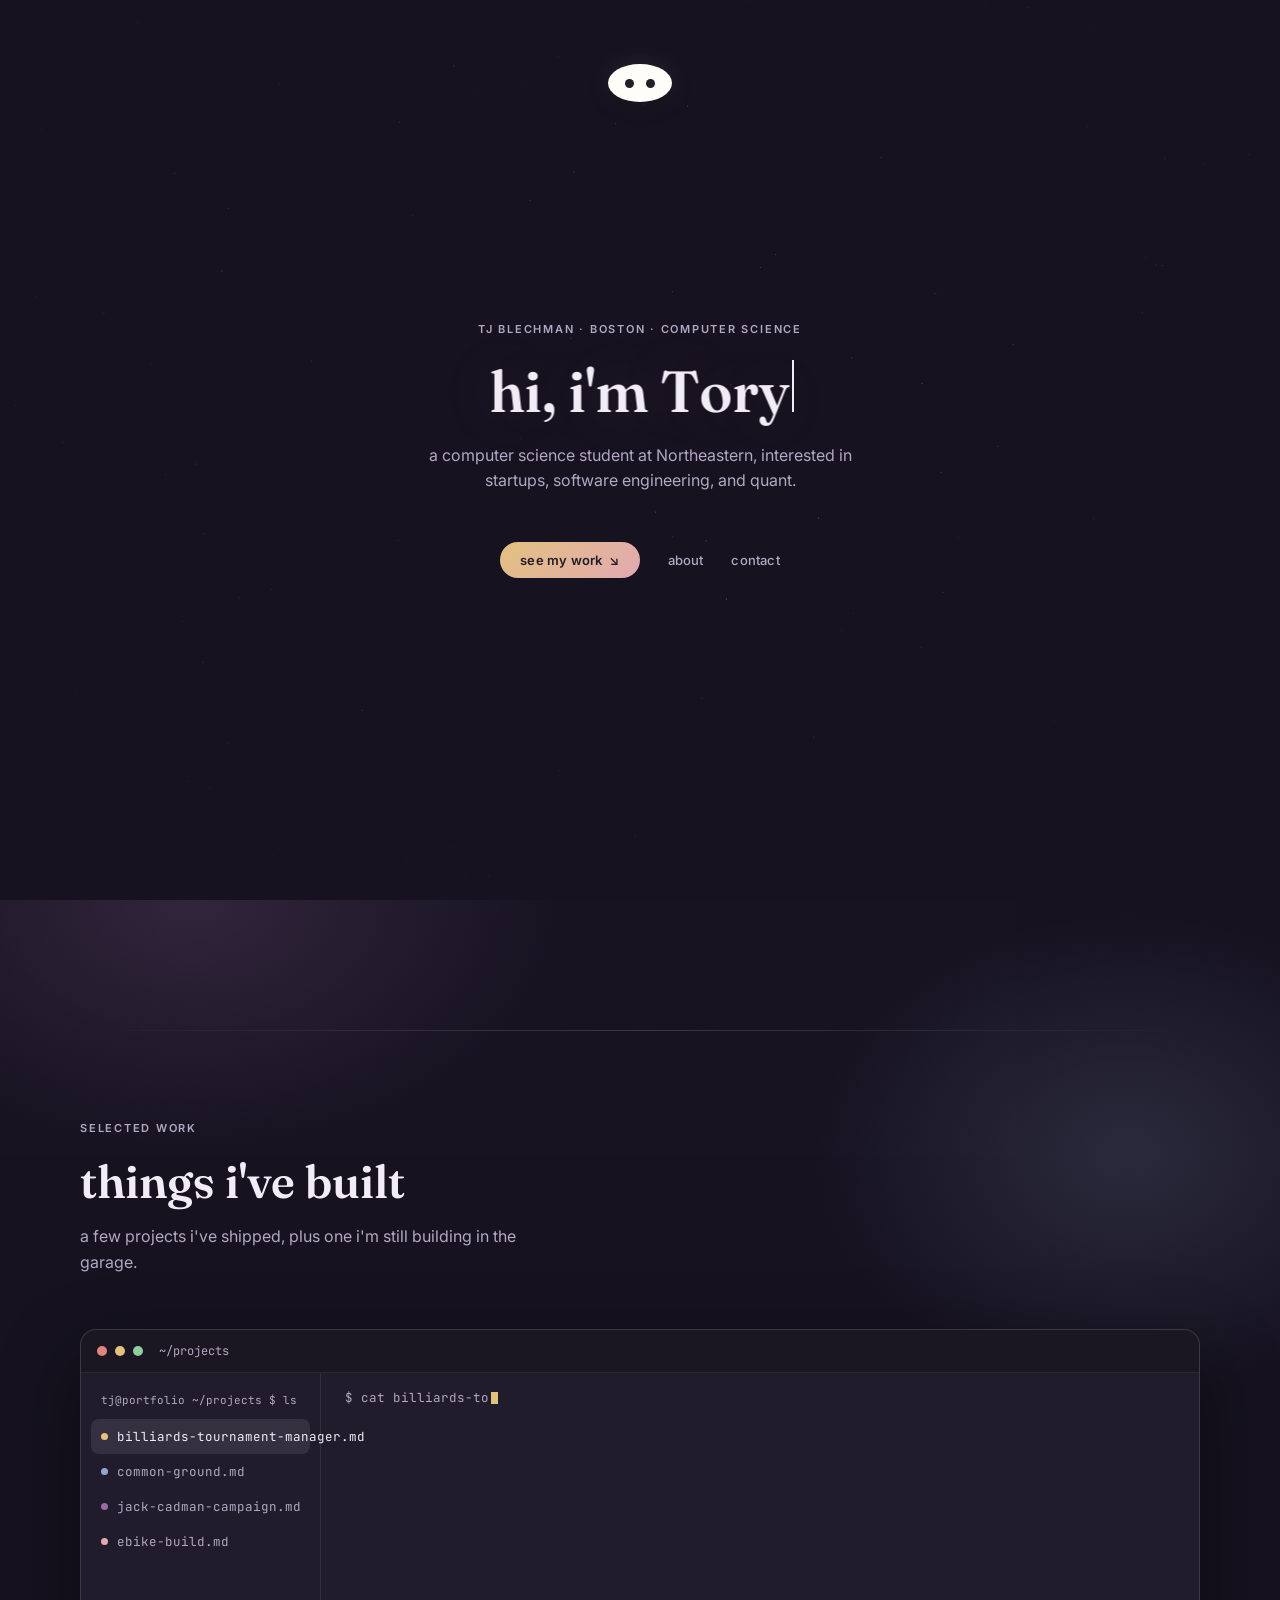
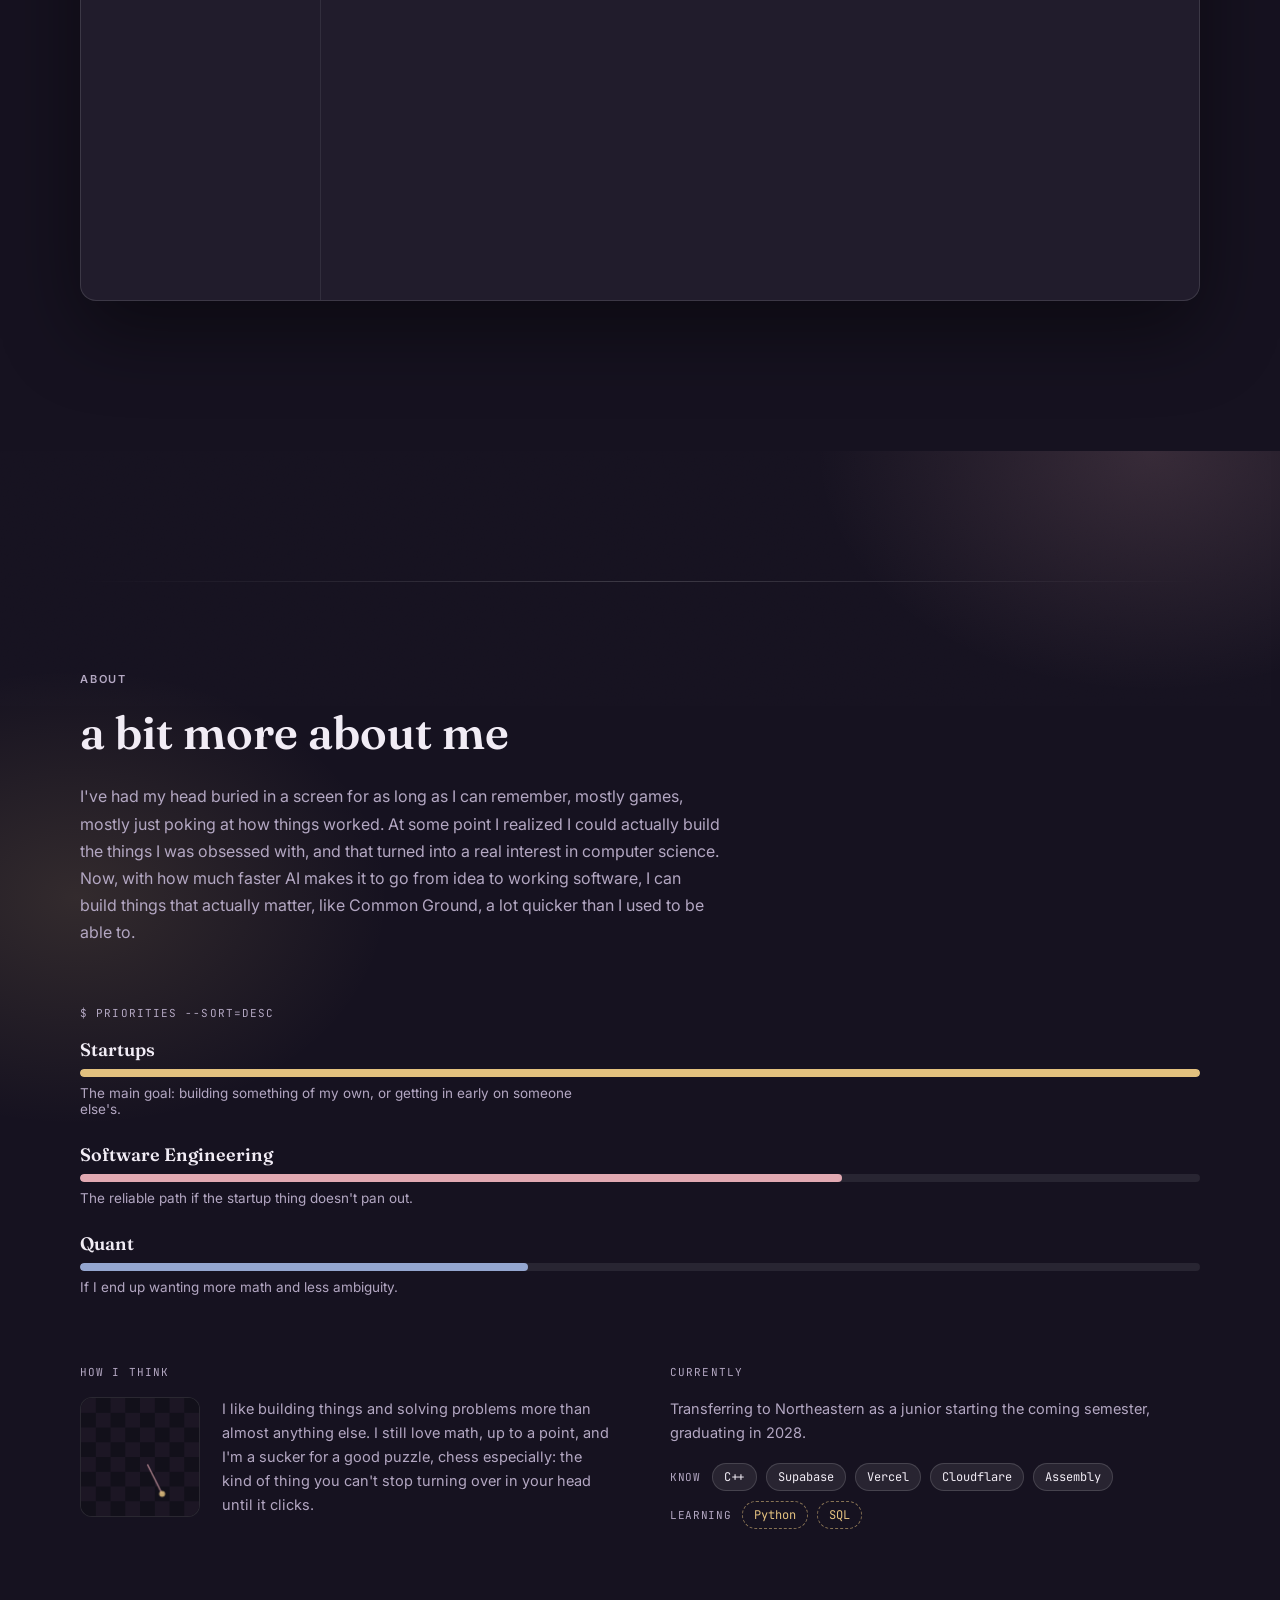
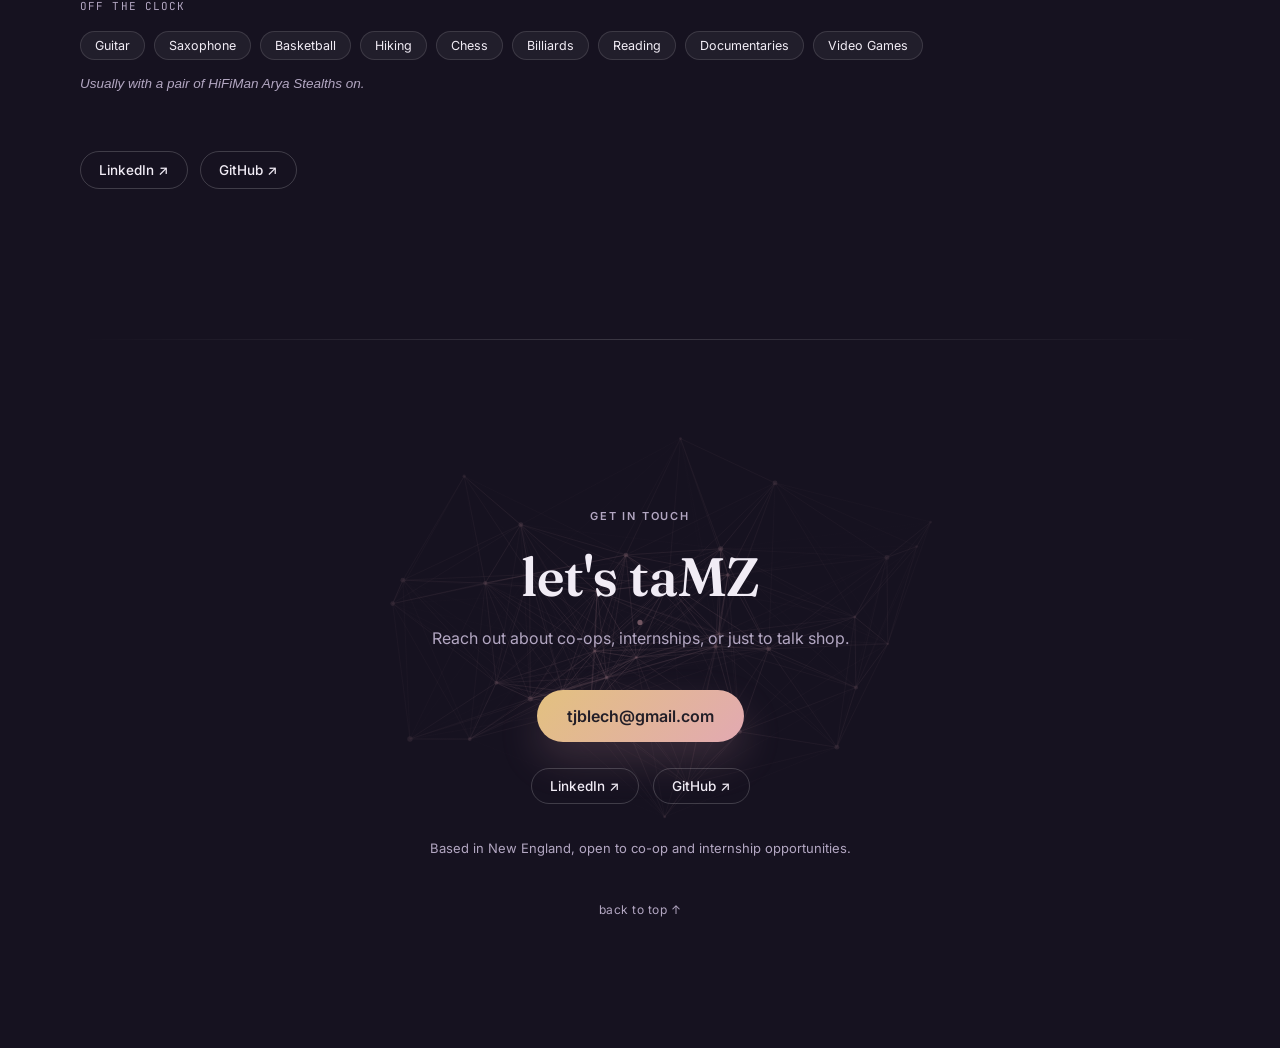
==== commit 6664d32d: "Load hero name-cycle guard" ====
--- a/index.html
+++ b/index.html
@@ -152,7 +152,7 @@
       </div>
 
       <div class="pa-block pa-elsewhere" id="paElsewhere">
-        <a class="pa-elsewhere-link" href="https:/www.linkedin.com/in/tj-blechman" target="_blank" rel="noopener noreferrer">LinkedIn ↗</a>
+        <a class="pa-elsewhere-link" href="https://www.linkedin.com/in/tj-blechman" target="_blank" rel="noopener noreferrer">LinkedIn ↗</a>
         <a class="pa-elsewhere-link" href="https://github.com/tjblech" target="_blank" rel="noopener noreferrer">GitHub ↗</a>
       </div>
     </div>
@@ -180,6 +180,7 @@
     </div>
   </section>
 
+  <script src="hero-cycle-guard.js"></script>
   <script src="hero.js"></script>
   <script src="work.js"></script>
   <script src="about.js"></script>
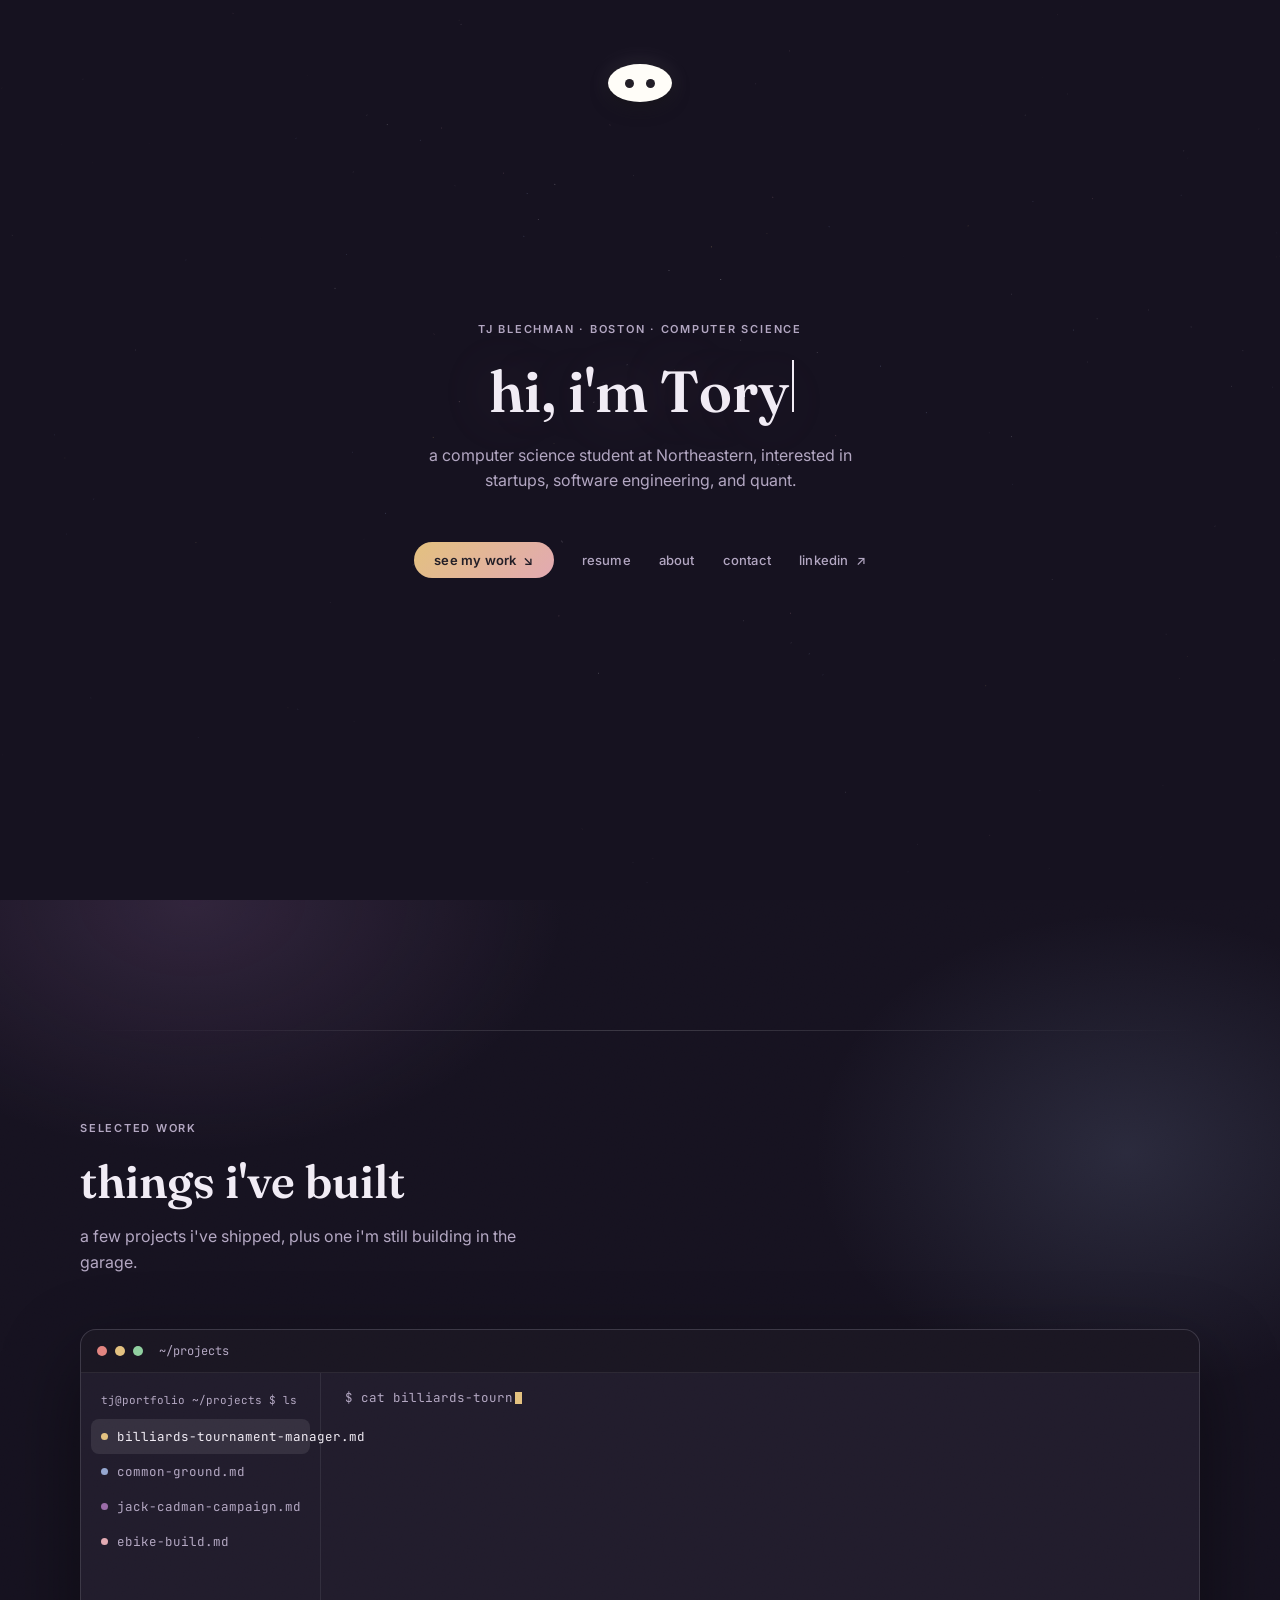
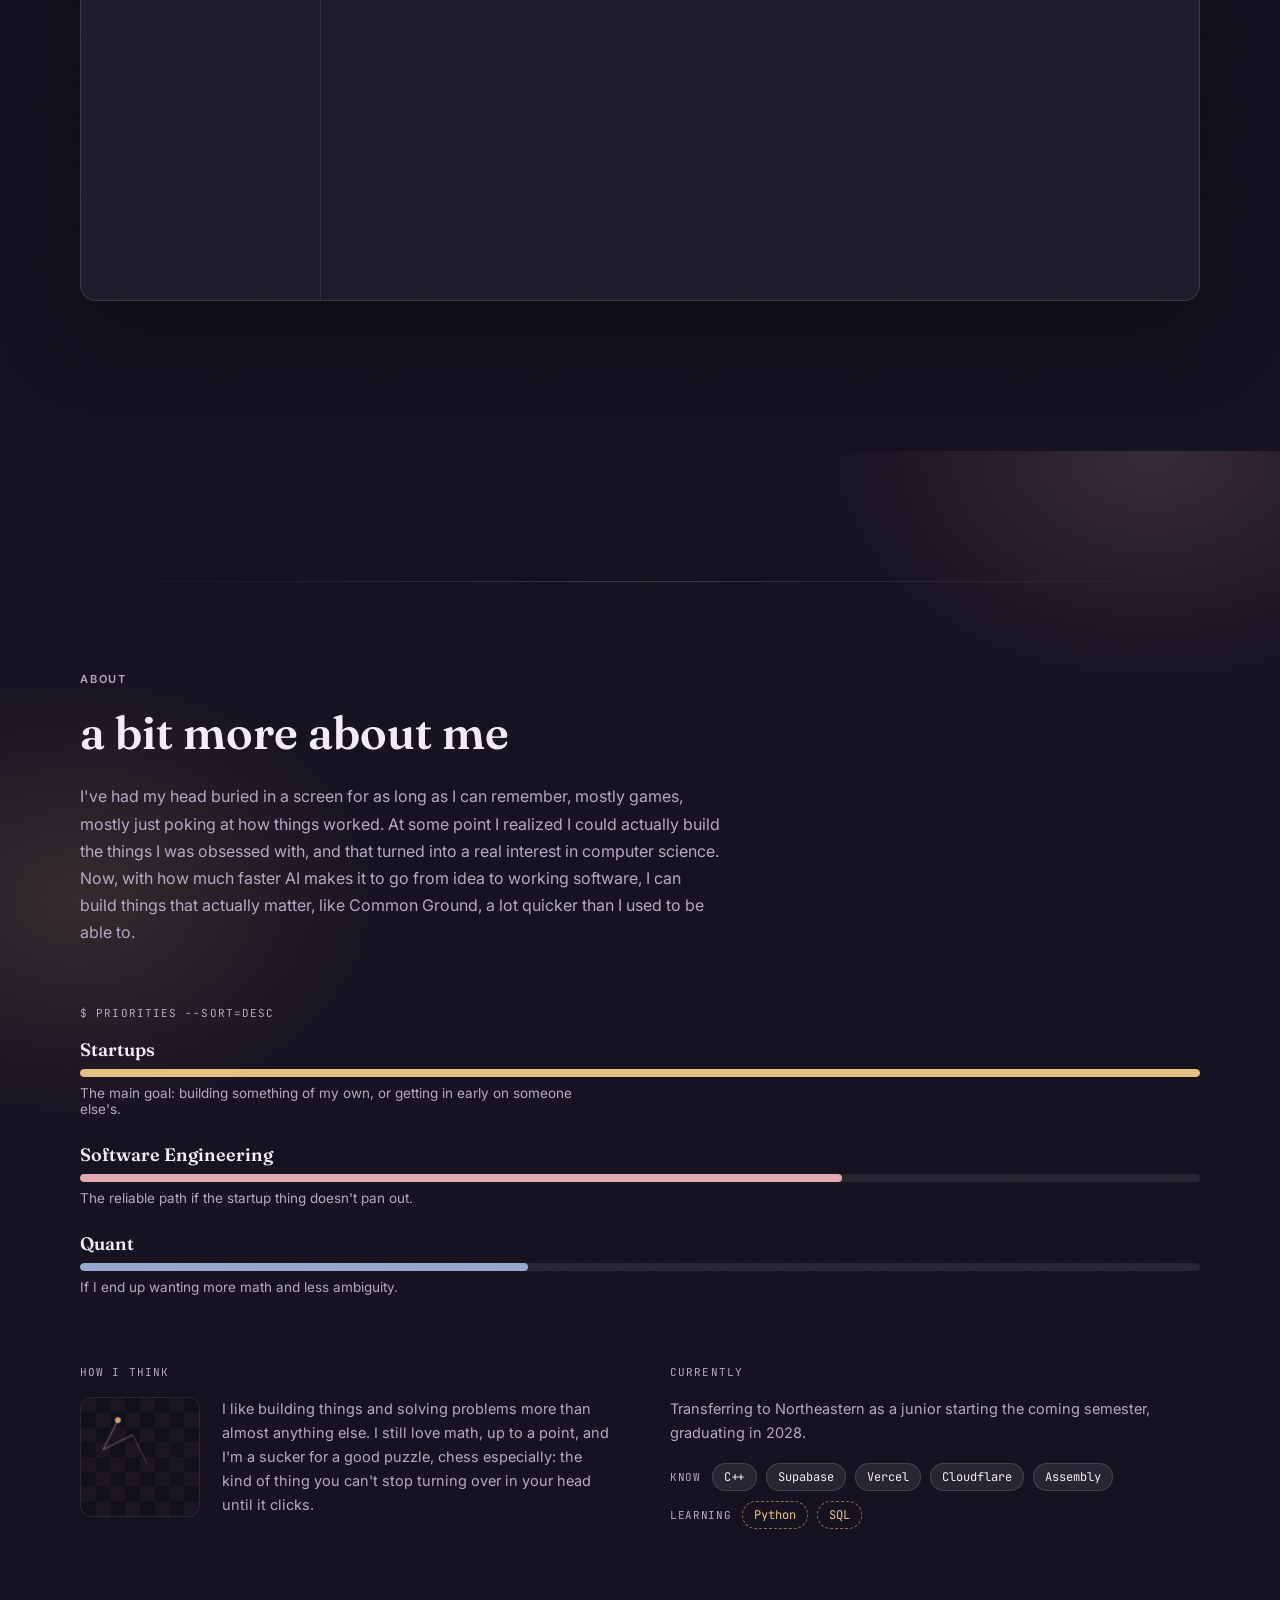
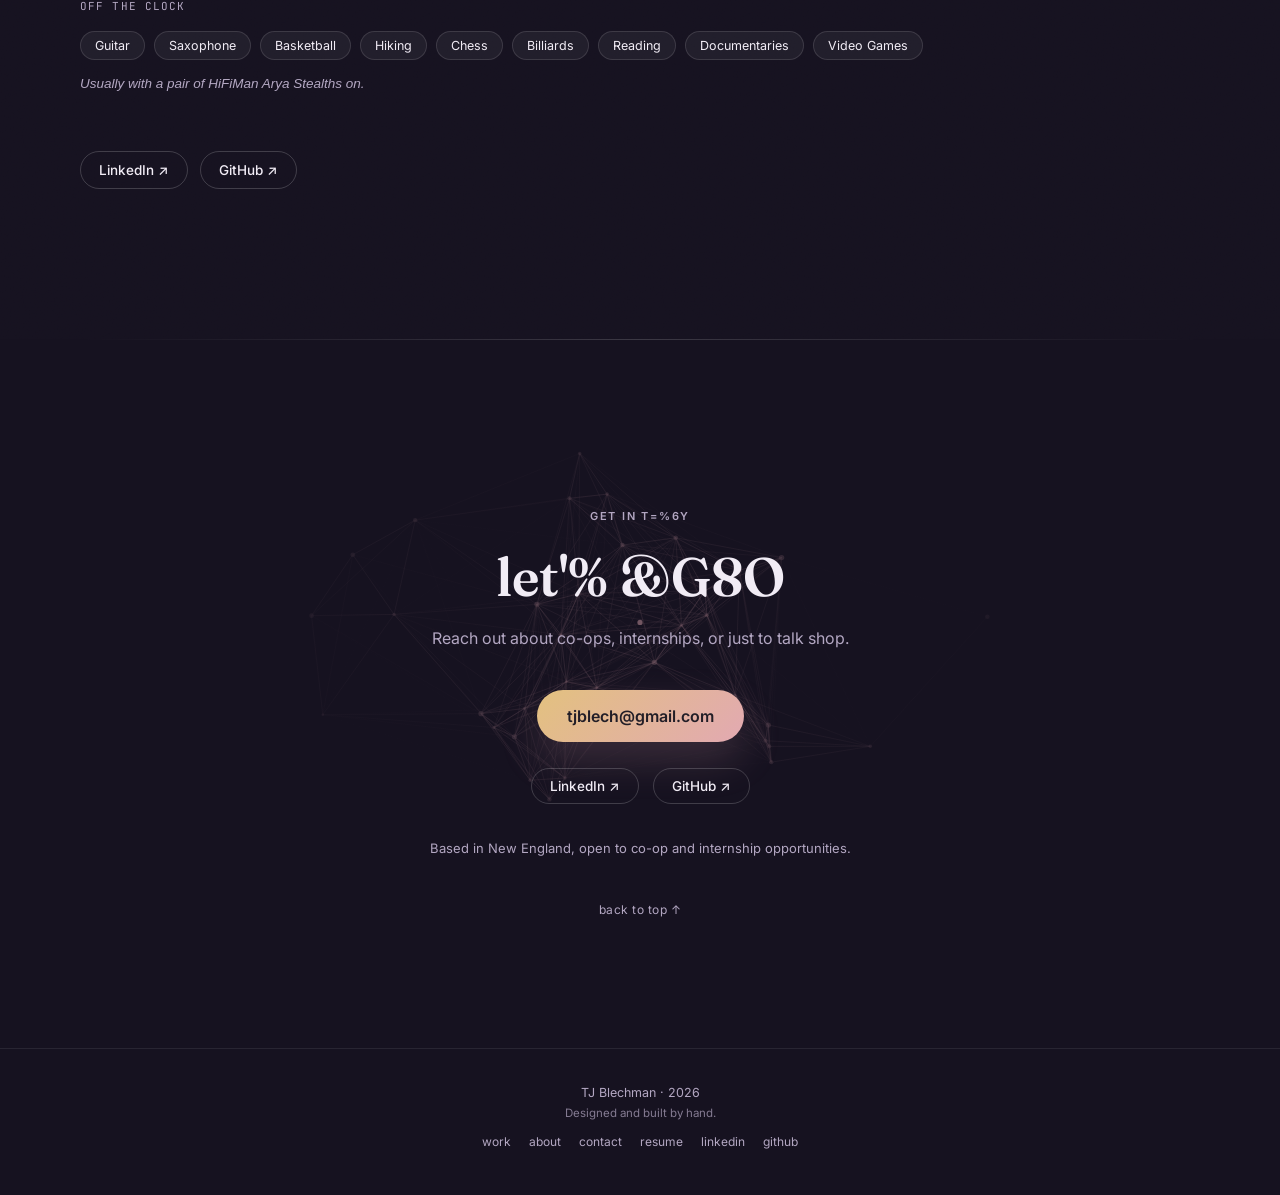
==== commit db32a598: "Add social metadata, sticky navigation, resume link, and footer" ====
--- a/index.html
+++ b/index.html
@@ -3,14 +3,45 @@
 <head>
   <meta charset="utf-8">
   <meta name="viewport" content="width=device-width, initial-scale=1">
-  <meta name="description" content="TJ Blechman — Northeastern computer science student interested in startups, software engineering, and quant.">
+  <meta name="description" content="TJ Blechman is a Northeastern computer science student building software, websites, and hardware projects for startups and real-world use.">
   <meta name="theme-color" content="#161220">
-  <title>TJ Blechman</title>
+
+  <title>TJ Blechman — Computer Science & Startup Builder</title>
+  <link rel="canonical" href="https://tjblech.github.io/">
+  <link rel="icon" href="favicon.svg" type="image/svg+xml">
+  <link rel="manifest" href="site.webmanifest">
+
+  <meta property="og:type" content="website">
+  <meta property="og:site_name" content="TJ Blechman">
+  <meta property="og:title" content="TJ Blechman — Computer Science & Startup Builder">
+  <meta property="og:description" content="Northeastern computer science student building software, websites, and hardware projects for startups and real-world use.">
+  <meta property="og:url" content="https://tjblech.github.io/">
+  <meta property="og:image" content="https://tjblech.github.io/og-image.png">
+  <meta property="og:image:width" content="1200">
+  <meta property="og:image:height" content="630">
+  <meta property="og:image:alt" content="TJ Blechman — computer science, Northeastern, building for startups">
+
+  <meta name="twitter:card" content="summary_large_image">
+  <meta name="twitter:title" content="TJ Blechman — Computer Science & Startup Builder">
+  <meta name="twitter:description" content="Northeastern computer science student building software, websites, and hardware projects for startups and real-world use.">
+  <meta name="twitter:image" content="https://tjblech.github.io/og-image.png">
+
   <link rel="stylesheet" href="portfolio.css">
   <link rel="stylesheet" href="about.css">
   <link rel="stylesheet" href="contact.css">
+  <link rel="stylesheet" href="site-shell.css">
 </head>
 <body>
+  <nav class="sn-nav" id="snNav" aria-label="Site navigation">
+    <a class="sn-mark" href="#phRoot" aria-label="Back to top">T</a>
+    <div class="sn-links">
+      <a class="sn-link" href="#work" data-section="work">work</a>
+      <a class="sn-link" href="#about" data-section="about">about</a>
+      <a class="sn-link resume" href="resume.html" target="_blank" rel="noopener">resume</a>
+      <a class="sn-link" href="#contact" data-section="contact">contact</a>
+    </div>
+  </nav>
+
   <div class="ph-root" id="phRoot">
     <canvas class="ph-flowfield" id="phFlowField"></canvas>
     <div class="ph-vignette"></div>
@@ -33,8 +64,10 @@
       <p class="ph-tagline" id="phTagline"></p>
       <nav class="ph-actions" id="phActions" aria-label="Portfolio links">
         <a class="ph-action primary" href="#work">see my work <span class="ph-action-arrow" aria-hidden="true">↘</span></a>
+        <a class="ph-action" href="resume.html" target="_blank" rel="noopener">resume</a>
         <a class="ph-action" href="#about">about</a>
         <a class="ph-action" href="#contact">contact</a>
+        <a class="ph-action" href="https://www.linkedin.com/in/tj-blechman" target="_blank" rel="noopener noreferrer">linkedin <span class="ph-action-arrow" aria-hidden="true">↗</span></a>
       </nav>
     </div>
 
@@ -180,10 +213,24 @@
     </div>
   </section>
 
+  <footer class="sf-footer">
+    <p class="sf-line">TJ Blechman · <span id="sfYear"></span></p>
+    <p class="sf-sub">Designed and built by hand.</p>
+    <div class="sf-links">
+      <a href="#work">work</a>
+      <a href="#about">about</a>
+      <a href="#contact">contact</a>
+      <a href="resume.html" target="_blank" rel="noopener">resume</a>
+      <a href="https://www.linkedin.com/in/tj-blechman" target="_blank" rel="noopener noreferrer">linkedin</a>
+      <a href="https://github.com/tjblech" target="_blank" rel="noopener noreferrer">github</a>
+    </div>
+  </footer>
+
   <script src="hero-cycle-guard.js"></script>
   <script src="hero.js"></script>
   <script src="work.js"></script>
   <script src="about.js"></script>
   <script src="contact.js"></script>
+  <script src="site-shell.js"></script>
 </body>
 </html>
--- a/site-shell.css
+++ b/site-shell.css
@@ -0,0 +1,119 @@
+.sn-nav{
+  position:fixed;
+  top:0;
+  left:0;
+  right:0;
+  z-index:100;
+  display:flex;
+  align-items:center;
+  justify-content:space-between;
+  gap:20px;
+  padding:14px 26px;
+  background:rgba(22,18,32,.72);
+  backdrop-filter:blur(14px);
+  -webkit-backdrop-filter:blur(14px);
+  border-bottom:1px solid rgba(255,255,255,.08);
+  transform:translateY(-110%);
+  opacity:0;
+  pointer-events:none;
+  transition:transform .4s cubic-bezier(.22,.76,.24,1),opacity .4s ease;
+  font-family:'Inter',sans-serif;
+}
+.sn-nav.show{
+  transform:translateY(0);
+  opacity:1;
+  pointer-events:auto;
+}
+.sn-mark{
+  width:30px;
+  height:30px;
+  border-radius:9px;
+  background:linear-gradient(135deg,var(--gold),var(--rose));
+  display:flex;
+  align-items:center;
+  justify-content:center;
+  flex:0 0 auto;
+  color:var(--ink-solid);
+  font-family:'Fraunces',serif;
+  font-size:15px;
+  font-weight:600;
+  text-decoration:none;
+}
+.sn-mark:focus-visible,
+.sn-link:focus-visible,
+.sf-links a:focus-visible{
+  outline:2px solid rgba(227,193,127,.7);
+  outline-offset:4px;
+}
+.sn-links{
+  display:flex;
+  align-items:center;
+  justify-content:flex-end;
+  gap:22px;
+  min-width:0;
+}
+.sn-link{
+  position:relative;
+  color:var(--muted);
+  font-size:13px;
+  text-decoration:none;
+  white-space:nowrap;
+  transition:color .2s ease,background .2s ease;
+}
+.sn-link:hover,
+.sn-link.active{color:var(--ink)}
+.sn-link.active::after{
+  content:'';
+  position:absolute;
+  left:0;
+  right:0;
+  bottom:-7px;
+  height:1px;
+  background:currentColor;
+}
+.sn-link.resume{
+  color:var(--ink);
+  border:1px solid rgba(255,255,255,.2);
+  border-radius:16px;
+  padding:6px 14px;
+}
+.sn-link.resume:hover{background:rgba(255,255,255,.08)}
+
+.sf-footer{
+  position:relative;
+  background:var(--bg);
+  color:var(--muted);
+  font-family:'Inter',sans-serif;
+  padding:36px 24px 46px;
+  text-align:center;
+  border-top:1px solid rgba(255,255,255,.08);
+}
+.sf-line{font-size:12.5px;margin:0}
+.sf-sub{font-size:11.5px;margin:6px 0 0;opacity:.7}
+.sf-links{
+  margin-top:14px;
+  display:flex;
+  flex-wrap:wrap;
+  justify-content:center;
+  gap:18px;
+}
+.sf-links a{
+  color:var(--muted);
+  text-decoration:none;
+  font-size:12px;
+  transition:color .2s ease;
+}
+.sf-links a:hover{color:var(--ink)}
+
+@media(max-width:600px){
+  .sn-nav{padding:12px 16px;gap:12px}
+  .sn-links{gap:14px;overflow-x:auto;scrollbar-width:none}
+  .sn-links::-webkit-scrollbar{display:none}
+  .sn-link{font-size:12px}
+  .sn-link.resume{padding:5px 11px}
+}
+
+@media(prefers-reduced-motion:reduce){
+  .sn-nav{transition:opacity .2s ease;transform:none}
+  .sn-nav:not(.show){visibility:hidden}
+}
